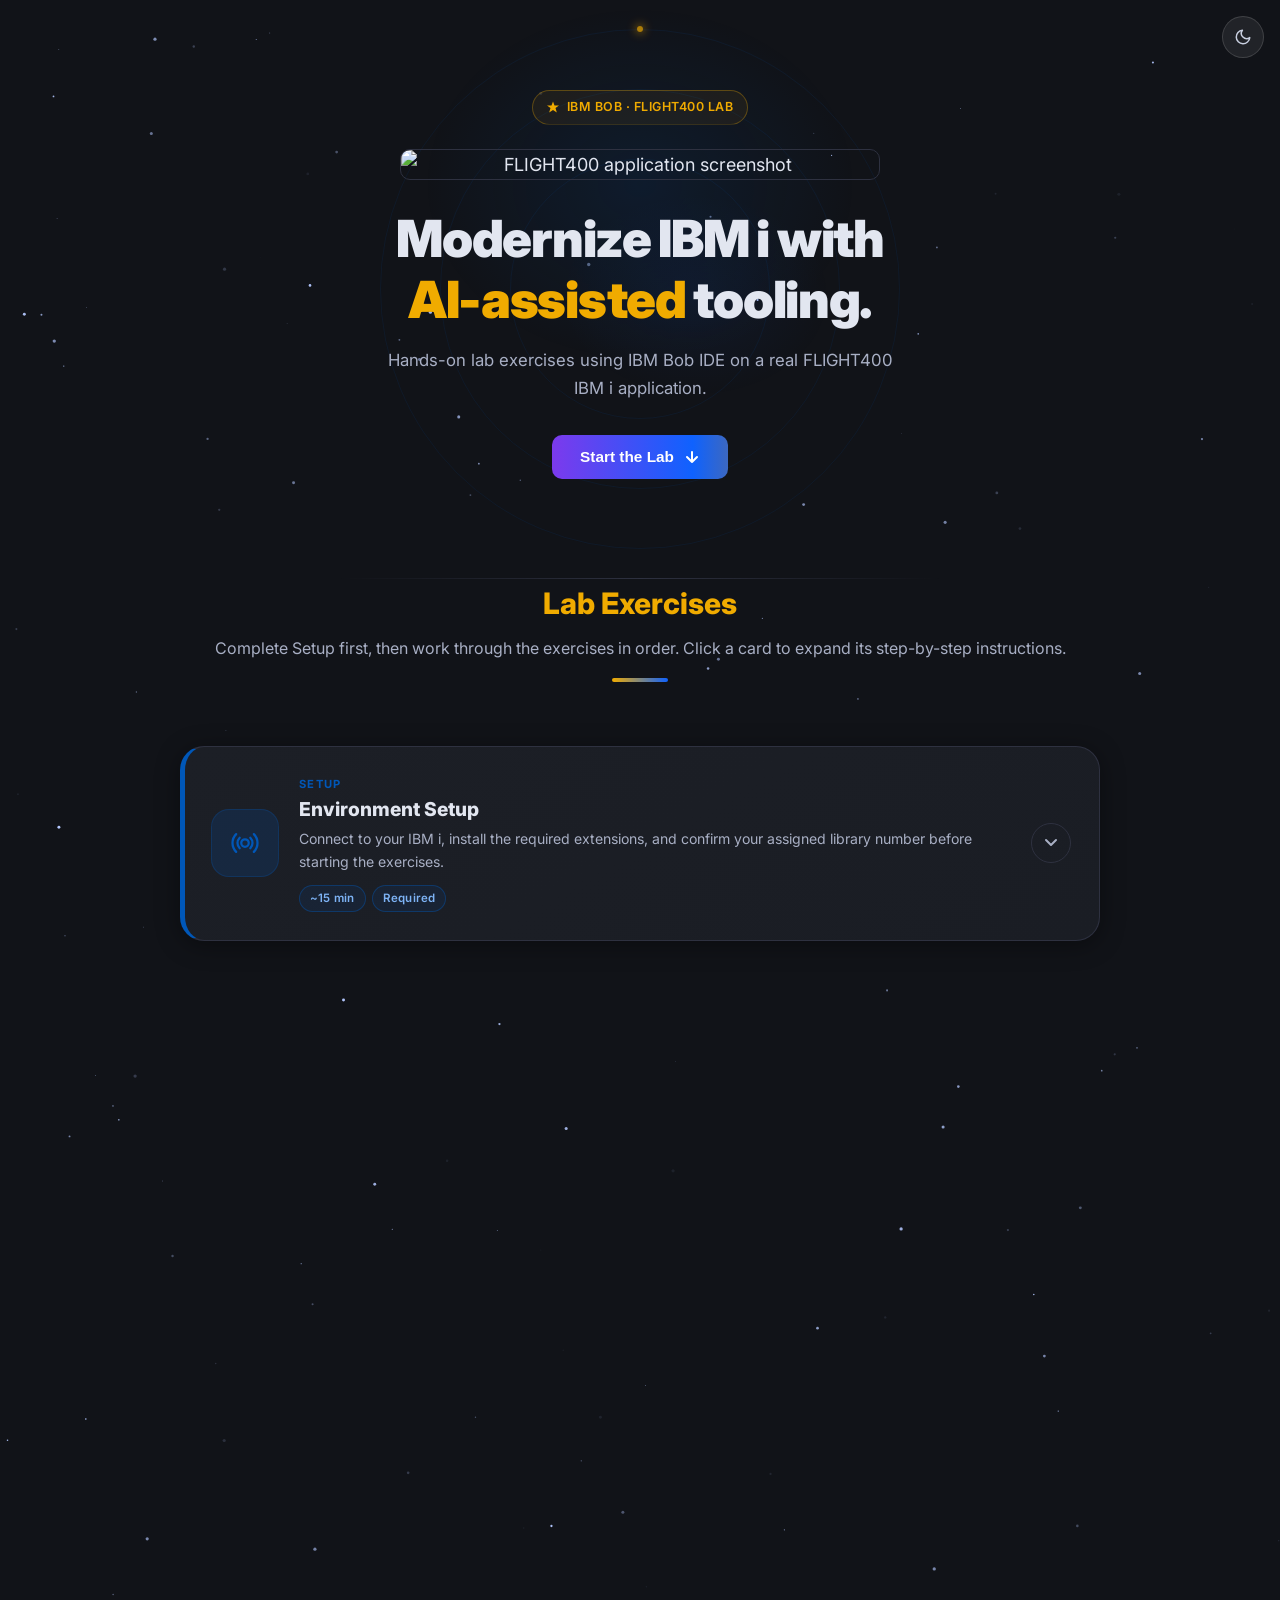
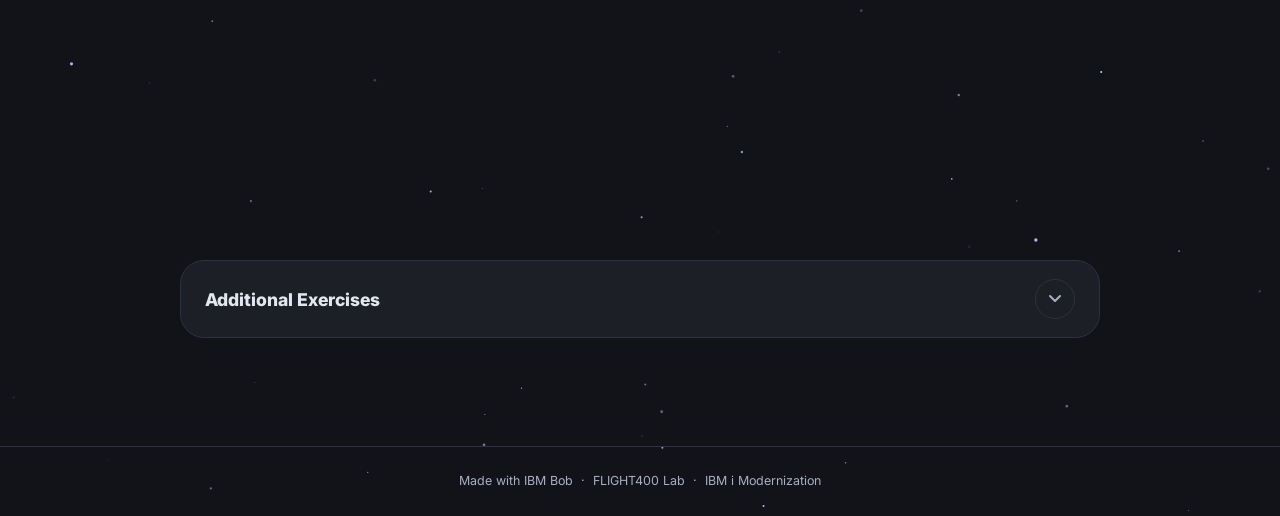
==== docs/index.html @ f153d404 "Lab guide: Part 0 and Exercise 1 updates with new screenshots" ====
<!DOCTYPE html>
<html lang="en" data-theme="dark">
<head>
<meta charset="UTF-8" />
<meta name="viewport" content="width=device-width, initial-scale=1.0" />
<title>FLIGHT400 — IBM i Modernization Lab</title>
<link rel="icon" type="image/png" href="img/bob-image.png" />
<link rel="preconnect" href="https://fonts.googleapis.com" />
<link rel="preconnect" href="https://fonts.gstatic.com" crossorigin />
<link href="https://fonts.googleapis.com/css2?family=Inter:wght@400;500;600;700;800;900&family=JetBrains+Mono:wght@400;500&display=swap" rel="stylesheet" />
<link rel="stylesheet" href="css/styles.css?v=5" />
</head>
<body>

<!-- ═══ THEME TOGGLE — outside any overflow container ══════ -->
<button class="theme-toggle" id="theme-toggle-btn" aria-label="Toggle light/dark mode">
  <!-- Moon icon (shown in dark mode) -->
  <svg class="icon-moon" viewBox="0 0 24 24" fill="none" stroke="currentColor" stroke-width="2" stroke-linecap="round" stroke-linejoin="round" aria-hidden="true">
    <path d="M21 12.79A9 9 0 1 1 11.21 3 7 7 0 0 0 21 12.79z"/>
  </svg>
  <!-- Sun icon (shown in light mode) -->
  <svg class="icon-sun" viewBox="0 0 24 24" fill="none" stroke="currentColor" stroke-width="2" stroke-linecap="round" stroke-linejoin="round" aria-hidden="true">
    <circle cx="12" cy="12" r="5"/>
    <line x1="12" y1="1"  x2="12" y2="3"/>
    <line x1="12" y1="21" x2="12" y2="23"/>
    <line x1="4.22" y1="4.22"  x2="5.64" y2="5.64"/>
    <line x1="18.36" y1="18.36" x2="19.78" y2="19.78"/>
    <line x1="1"  y1="12" x2="3"  y2="12"/>
    <line x1="21" y1="12" x2="23" y2="12"/>
    <line x1="4.22" y1="19.78" x2="5.64" y2="18.36"/>
    <line x1="18.36" y1="5.64"  x2="19.78" y2="4.22"/>
  </svg>
</button>

<div class="page-clip">
<canvas id="stars-canvas"></canvas>

<!-- ═══ HERO ═════════════════════════════════════════════ -->
<section class="hero">
  <div class="hero-orbit"></div>
  <div class="hero-orbit"></div>
  <div class="hero-orbit"></div>
  <div class="orbit-satellite" aria-hidden="true"></div>
  <div class="hero-badge">
    <svg width="12" height="12" viewBox="0 0 12 12" fill="none" aria-hidden="true">
      <polygon points="6,0.5 7.5,4.5 12,4.5 8.5,7 9.8,11.5 6,9 2.2,11.5 3.5,7 0,4.5 4.5,4.5" fill="#F0AB00"/>
    </svg>
    IBM Bob · FLIGHT400 Lab
  </div>
  <img src="img/flight400.png" alt="FLIGHT400 application screenshot" class="hero-app-screenshot" />
  <h1>
    <span class="word-mask"><span class="word-inner" style="--d:200ms">Modernize</span></span>&#32;<span class="word-mask"><span class="word-inner" style="--d:280ms">IBM i</span></span>&#32;<span class="word-mask"><span class="word-inner" style="--d:360ms">with</span></span><br/><span class="word-mask"><span class="word-inner word-gold" style="--d:440ms">AI-assisted</span></span>&#32;<span class="word-mask"><span class="word-inner" style="--d:520ms">tooling.</span></span>
  </h1>
  <p>Hands-on lab exercises using IBM Bob IDE on a real FLIGHT400 IBM i application.</p>
  <button class="hero-cta" id="hero-cta-btn">
    Start the Lab
    <svg width="16" height="16" viewBox="0 0 16 16" fill="none" aria-hidden="true">
      <path d="M8 3v10M3 8l5 5 5-5" stroke="currentColor" stroke-width="2" stroke-linecap="round" stroke-linejoin="round"/>
    </svg>
  </button>
</section>

<!-- ═══ NEW-TO-BOB MODAL ══════════════════════════════════ -->
<div class="ntb-overlay" id="ntb-overlay" role="dialog" aria-modal="true" aria-labelledby="ntb-title">
  <div class="ntb-modal">
    <button class="ntb-close" id="ntb-close" aria-label="Close">
      <svg viewBox="0 0 24 24" fill="none" stroke="currentColor" stroke-width="2.5" stroke-linecap="round" aria-hidden="true"><path d="M18 6 6 18M6 6l12 12"/></svg>
    </button>
    <div class="ntb-tabs" role="tablist">
      <button class="ntb-tab ntb-tab-active" id="ntb-tab-1" role="tab" aria-selected="true" aria-controls="ntb-panel-1" data-ntb-tab="1">
        <span class="ntb-tab-num">1</span>
        Install Bob
      </button>
      <button class="ntb-tab" id="ntb-tab-2" role="tab" aria-selected="false" aria-controls="ntb-panel-2" data-ntb-tab="2">
        <span class="ntb-tab-num">2</span>
        Open a Folder
      </button>
    </div>
    <div class="ntb-panels">

      <!-- Panel 1: Install -->
      <div class="ntb-panel ntb-panel-active" id="ntb-panel-1" role="tabpanel" aria-labelledby="ntb-tab-1">
        <h3 id="ntb-title">Get IBM Bob IDE</h3>
        <p class="ntb-subtitle">Check your inbox for the <strong>"You've been invited to join your team"</strong> email and follow the steps below.</p>
        <div class="ntb-action-cards">
          <div class="ntb-action-card ntb-action-card--static">
            <div class="ntb-action-icon icon-trial">
              <svg viewBox="0 0 24 24" fill="none" stroke="var(--ibm-blue)" stroke-width="1.8" stroke-linecap="round" stroke-linejoin="round" aria-hidden="true">
                <path d="M20 21v-2a4 4 0 0 0-4-4H8a4 4 0 0 0-4 4v2"/><circle cx="12" cy="7" r="4"/>
              </svg>
            </div>
            <div class="ntb-action-text">
              <div class="ntb-action-title">Create your IBM ID</div>
              <div class="ntb-action-desc">Open the invitation email and click the link to create your IBM ID and join the team.</div>
            </div>
          </div>
          <a href="https://bob.ibm.com/download" target="_blank" rel="noopener" class="ntb-action-card">
            <div class="ntb-action-icon icon-download">
              <svg viewBox="0 0 24 24" fill="none" stroke="#1a7a4a" stroke-width="1.8" stroke-linecap="round" stroke-linejoin="round" aria-hidden="true">
                <path d="M21 15v4a2 2 0 0 1-2 2H5a2 2 0 0 1-2-2v-4"/><polyline points="7 10 12 15 17 10"/><line x1="12" y1="15" x2="12" y2="3"/>
              </svg>
            </div>
            <div class="ntb-action-text">
              <div class="ntb-action-title">Download IBM Bob IDE</div>
              <div class="ntb-action-desc">Get the desktop app — available for macOS, Windows, and Linux.</div>
            </div>
            <div class="ntb-action-arrow">
              <svg viewBox="0 0 24 24" fill="none" stroke="currentColor" stroke-width="2" stroke-linecap="round" stroke-linejoin="round" aria-hidden="true"><path d="M5 12h14M12 5l7 7-7 7"/></svg>
            </div>
          </a>
        </div>
        <button class="ntb-next-btn" id="ntb-next-btn">
          I have Bob installed — next step
          <svg viewBox="0 0 24 24" fill="none" stroke="currentColor" stroke-width="2.5" stroke-linecap="round" stroke-linejoin="round" aria-hidden="true"><path d="M5 12h14M12 5l7 7-7 7"/></svg>
        </button>
      </div>

      <!-- Panel 2: Open a Folder -->
      <div class="ntb-panel" id="ntb-panel-2" role="tabpanel" aria-labelledby="ntb-tab-2">
        <h3>Open a Folder First</h3>
        <p class="ntb-subtitle">Bob needs an open folder to write code, create files, and remember context. Without one, it's just a chat window.</p>
        <div class="ntb-section">
          <div class="ntb-row">
            <div class="ntb-icon-wrap">
              <svg viewBox="0 0 24 24" fill="none" stroke="var(--ibm-blue)" stroke-width="1.8" stroke-linecap="round" stroke-linejoin="round" aria-hidden="true">
                <path d="M22 19a2 2 0 0 1-2 2H4a2 2 0 0 1-2-2V5a2 2 0 0 1 2-2h5l2 3h9a2 2 0 0 1 2 2z"/>
              </svg>
            </div>
            <div class="ntb-row-text">
              <div class="ntb-row-title">Open Folder in the Explorer panel</div>
              <div class="ntb-row-desc">In the <strong>Explorer</strong> panel (left sidebar), click <strong>Open Folder</strong>. Navigate to your folder and click <em>Select Folder</em>. Bob is ready the moment the folder loads.</div>
            </div>
          </div>
        </div>
        <div class="ntb-divider"></div>
        <div class="ntb-section">
          <div class="ntb-section-label">
            <svg width="11" height="11" viewBox="0 0 24 24" fill="none" stroke="currentColor" stroke-width="2.5" stroke-linecap="round" aria-hidden="true" style="display:inline-block;vertical-align:-1px;margin-right:5px"><path d="M12 22s8-4 8-10V5l-8-3-8 3v7c0 6 8 10 8 10z"/></svg>
            Use a dedicated, empty folder
          </div>
          <div class="ntb-row-desc" style="font-size:0.82rem;line-height:1.65;color:var(--muted)">
            Create a <strong style="color:var(--text)">fresh, empty folder</strong> just for your Bob work — something like <code style="font-size:0.78rem;color:#7db3f5">~/bob-workspace</code>. Bob can read every file in the open folder, so keeping it dedicated means it only sees what you intentionally put there. <strong style="color:var(--text)">Don't open your home directory, Documents, or any folder with sensitive files.</strong>
          </div>
        </div>
        <div class="ntb-screenshot-box">
          <img src="img/image.png" alt="Explorer panel showing the Open Folder button"/>
          <div class="ntb-ss-caption">VS Code Explorer — click "Open Folder" to get started</div>
        </div>
      </div>

    </div><!-- end ntb-panels -->
  </div>
</div>

<!-- ═══ TRACKS ════════════════════════════════════════════ -->
<section class="scroll-section" id="tracks-section">
  <div class="section-intro">
    <h2>Lab Exercises</h2>
    <p>Complete Setup first, then work through the exercises in order. Click a card to expand its step-by-step instructions.</p>
    <div class="divider"></div>
  </div>
  <div class="tracks-stream" id="tracks-stream">
    <!-- Track partials are loaded here by app.js -->
  </div>
</section>

<footer>Made with IBM Bob &nbsp;&middot;&nbsp; FLIGHT400 Lab &nbsp;&middot;&nbsp; IBM i Modernization</footer>

</div><!-- /.page-clip -->

<!-- ═══ STUDENT BADGE ═════════════════════════════════════ -->
<div class="student-badge hidden" id="gf-student-badge" aria-live="polite">
  <div class="student-badge-name" id="student-badge-name"></div>
  <button class="student-badge-clear" id="student-badge-clear" title="Clear selection" aria-label="Clear student selection">✕</button>
</div>

<script src="js/app.js?v=3"></script>
</body>
</html>
---- docs/css/styles.css ----
*, *::before, *::after { box-sizing: border-box; margin: 0; padding: 0; }

:root {
  --primary:   #0F62FE;
  --accent:    #F0AB00;
  --ibm-blue:  #0F62FE;
  --bg:        #111318;
  --surface:   #1c1f26;
  --border:    #2e3140;
  --text:      #e2e6f0;
  --muted:     #a8afc4;
  --radius:    16px;

  /* ── Per-track colors (Setup + 7 exercises) ── */
  --c0: #0057B8;  /* Setup  — IBM Blue      */
  --c1: #0e7490;  /* Ex 1   — Teal          */
  --c2: #1a7a4a;  /* Ex 2   — Green         */
  --c3: #c2790a;  /* Ex 3   — Amber         */
  --c4: #c2120a;  /* Ex 4   — Red           */
  --c5: #7c3aed;  /* Ex 5   — Indigo        */
  --c6: #be185d;  /* Ex 6   — Pink          */
  --c7: #c2550a;  /* Ex 7   — Orange        */

  /* ── Per-track glow ── */
  --glow-0: rgba(0,87,184,0.18);       --glow-0-shadow: rgba(0,87,184,0.12);
  --glow-1: rgba(14,116,144,0.18);     --glow-1-shadow: rgba(14,116,144,0.12);
  --glow-2: rgba(26,122,74,0.18);      --glow-2-shadow: rgba(26,122,74,0.12);
  --glow-3: rgba(194,121,10,0.18);     --glow-3-shadow: rgba(194,121,10,0.12);
  --glow-4: rgba(194,18,10,0.18);      --glow-4-shadow: rgba(194,18,10,0.12);
  --glow-5: rgba(124,58,237,0.18);     --glow-5-shadow: rgba(124,58,237,0.12);
  --glow-6: rgba(190,24,93,0.18);      --glow-6-shadow: rgba(190,24,93,0.12);
  --glow-7: rgba(194,85,10,0.18);      --glow-7-shadow: rgba(194,85,10,0.12);

  /* ── Surface & glass ── */
  --surface-glass: rgba(28,31,38,0.72);
  --border-subtle: rgba(255,255,255,0.06);

  /* ── Theme toggle ── */
  --toggle-bg:     rgba(255,255,255,0.07);
  --toggle-border: rgba(255,255,255,0.14);
  --toggle-color:  #c8cfe0;

  /* ── Typography ── */
  --font-sans: 'Inter', -apple-system, 'Segoe UI', system-ui, sans-serif;
  --font-mono: 'JetBrains Mono', 'Fira Code', 'Cascadia Code', monospace;

  /* ── Motion ── */
  --ease-premium:   cubic-bezier(0.05, 0.7, 0.1, 1);
  --ease-spring:    cubic-bezier(0.34, 1.56, 0.64, 1);
  --ease-gentle:    cubic-bezier(0.4, 0, 0.2, 1);
  --ease-out:       cubic-bezier(0.0, 0, 0.2, 1);
  --ease-in:        cubic-bezier(0.4, 0, 1, 1);
}

/* ── LIGHT THEME ── */
[data-theme="light"] {
  --bg:        #f4f6fb;
  --surface:   #ffffff;
  --border:    #d4d9e8;
  --text:      #111318;
  --muted:     #6b7494;

  --glow-0-shadow: rgba(0,87,184,0.08);
  --glow-1-shadow: rgba(14,116,144,0.08);
  --glow-2-shadow: rgba(26,122,74,0.08);
  --glow-3-shadow: rgba(194,121,10,0.08);
  --glow-4-shadow: rgba(194,18,10,0.08);
  --glow-5-shadow: rgba(124,58,237,0.08);
  --glow-6-shadow: rgba(190,24,93,0.08);
  --glow-7-shadow: rgba(194,85,10,0.08);

  --surface-glass: rgba(255,255,255,0.80);
  --border-subtle: rgba(0,0,0,0.06);
  --toggle-bg:     rgba(0,0,0,0.06);
  --toggle-border: rgba(0,0,0,0.14);
  --toggle-color:  #444c6a;
}

[data-theme="light"] body { background: var(--bg); }

[data-theme="light"] #stars-canvas { opacity: 0 !important; animation: none; }

[data-theme="light"] .hero::before {
  background:
    radial-gradient(ellipse 55% 45% at 50% 40%, rgba(0,87,184,0.07), transparent 70%),
    radial-gradient(ellipse 40% 30% at 60% 60%, rgba(15,98,254,0.04), transparent 60%);
}

[data-theme="light"] .bubble-card {
  background: linear-gradient(150deg, #ffffff 0%, #f0f3fa 100%);
  box-shadow: 0 2px 16px rgba(0,0,0,0.08);
}

[data-theme="light"] .use-case { background: #f8f9fd; }
[data-theme="light"] .use-case-header:hover { background: #eef1f8; }
[data-theme="light"] .mode-step { background: #f4f6fb; }
[data-theme="light"] .step-prompt { background: #e8edf8; }
[data-theme="light"] .step-prompt pre { color: #2a3a6a; }
[data-theme="light"] .code-block { background: #e8edf8; border-color: rgba(0,87,184,0.15); }
[data-theme="light"] .code-block pre { color: #2a3a6a; }
[data-theme="light"] .copy-btn { background: rgba(0,0,0,0.07); border-color: rgba(0,0,0,0.14); color: #111318; }
[data-theme="light"] .copy-btn:hover { background: rgba(0,0,0,0.13); }
[data-theme="light"] .ntb-modal { background: #ffffff; border-color: rgba(0,0,0,0.10); }
[data-theme="light"] .ntb-action-card { background: #f4f6fb; }
[data-theme="light"] .ntb-screenshot-box { background: #f4f6fb; }
[data-theme="light"] .ntb-screenshot-box .ntb-ss-caption { background: #eef1f8; color: var(--muted); }
[data-theme="light"] .global-footer { background: rgba(244,246,251,0.92); }
[data-theme="light"] .student-badge { background: rgba(255,255,255,0.92); box-shadow: 0 4px 24px rgba(0,0,0,0.12), 0 0 0 1px rgba(15,98,254,0.15); }

html { scroll-behavior: smooth; }

body {
  font-family: var(--font-sans);
  background: var(--bg);
  color: var(--text);
  min-height: 100dvh;
  font-size: 18px;
  line-height: 1.65;
  -webkit-font-smoothing: antialiased;
  -moz-osx-font-smoothing: grayscale;
}

/* Clip horizontal overflow on html — this does NOT create a containing block
   for position:fixed (unlike body or any other element), so Firefox & Safari fixed
   elements work correctly. */
html { overflow-x: hidden; }

pre, code, kbd, samp {
  font-family: var(--font-mono);
  font-size: 0.82em;
}

/* ── STARFIELD ── */
#stars-canvas {
  position: fixed; inset: 0;
  pointer-events: none; z-index: 0;
  animation: starfield-fade 8s var(--ease-gentle) infinite alternate;
}
@keyframes starfield-fade {
  from { opacity: 0.35; }
  to   { opacity: 0.55; }
}

/* ── HERO ── */
.hero {
  position: relative; z-index: 1;
  text-align: center;
  padding: 90px 24px 100px;
  max-width: 720px;
  margin: 0 auto;
}
.hero::after {
  content: '';
  position: absolute;
  bottom: 0; left: 50%;
  transform: translateX(-50%);
  width: min(600px, 90%); height: 1px;
  background: linear-gradient(90deg, transparent, var(--border), transparent);
}
.hero::before {
  content: '';
  position: absolute;
  top: -40px; left: 50%; transform: translateX(-50%);
  width: 560px; height: 560px;
  background:
    radial-gradient(ellipse 55% 45% at 50% 40%, rgba(0,87,184,0.13), transparent 70%),
    radial-gradient(ellipse 40% 30% at 60% 60%, rgba(15,98,254,0.07), transparent 60%);
  pointer-events: none;
}

/* Orbit rings */
.hero-orbit {
  position: absolute; border-radius: 50%;
  border: 1px solid rgba(0,87,184,0.10);
  pointer-events: none;
  animation: orb-spin 18s linear infinite;
  top: 50%; left: 50%; transform: translate(-50%,-50%);
}
.hero-orbit:nth-child(1) { width: 260px; height: 260px; animation-duration: 18s; }
.hero-orbit:nth-child(2) { width: 400px; height: 400px; animation-duration: 28s; animation-direction: reverse; }
.hero-orbit:nth-child(3) { width: 520px; height: 520px; animation-duration: 40s; }
@keyframes orb-spin { to { transform: translate(-50%,-50%) rotate(360deg); } }

.orbit-satellite {
  position: absolute;
  top: 50%; left: 50%;
  width: 520px; height: 520px;
  margin-left: -260px; margin-top: -260px;
  border-radius: 50%; pointer-events: none;
  animation: orb-spin 40s linear infinite;
}
.orbit-satellite::after {
  content: '';
  position: absolute;
  top: -3px; left: 50%; transform: translateX(-50%);
  width: 6px; height: 6px; border-radius: 50%;
  background: rgba(240,171,0,0.7);
  box-shadow: 0 0 8px 2px rgba(240,171,0,0.4);
}

/* Hero badge pill */
.hero-badge {
  display: inline-flex; align-items: center; gap: 8px;
  border: 1px solid rgba(240,171,0,0.3);
  background: rgba(240,171,0,0.06);
  border-radius: 20px; padding: 6px 14px;
  font-size: 0.78rem; font-weight: 600; color: var(--accent);
  letter-spacing: 0.04em; text-transform: uppercase;
  margin-bottom: 24px;
  clip-path: inset(0 100% 0 0);
  animation: badge-wipe 0.65s var(--ease-premium) 0.1s forwards;
}
@keyframes badge-wipe { to { clip-path: inset(0 0% 0 0); } }

.hero-app-screenshot {
  display: block;
  max-width: min(480px, 90%);
  width: 100%;
  margin: 0 auto 28px;
  border-radius: 10px;
  border: 1px solid var(--border);
  opacity: 0;
  animation: screenshot-fade 0.7s var(--ease-gentle) 0.15s forwards;
}
@keyframes screenshot-fade {
  to { opacity: 1; }
}

.hero h1 {
  font-size: clamp(2rem, 5vw, 3.2rem);
  font-weight: 900; line-height: 1.18;
  letter-spacing: -0.025em; margin-bottom: 18px;
}
.hero h1 .word-mask {
  display: inline-block; overflow: hidden;
  vertical-align: bottom;
  padding-bottom: 0.05em; margin-bottom: -0.05em;
}
.hero h1 .word-inner {
  display: inline-block;
  transform: translateY(110%); opacity: 0;
  animation: word-rise 0.55s var(--ease-premium) both;
  animation-delay: var(--d, 0ms);
}
@keyframes word-rise { to { transform: translateY(0); opacity: 1; } }
.hero h1 .word-gold { color: var(--accent); }

.hero p {
  font-size: 1.05rem; color: var(--muted);
  max-width: 520px; margin: 0 auto 32px;
  opacity: 0;
  animation: hero-fade-up 0.6s var(--ease-premium) 0.55s forwards;
}

.hero-cta {
  display: inline-flex; align-items: center; gap: 10px;
  background: linear-gradient(270deg, #7c3aed, #0057B8, #1a7a4a, #c2790a, #0F62FE, #7c3aed);
  background-size: 400% 400%;
  color: #fff; border: none; border-radius: 10px;
  padding: 13px 28px;
  font-size: 0.96rem; font-weight: 700; cursor: pointer;
  opacity: 0;
  animation:
    hero-fade-up 0.6s var(--ease-premium) 0.9s forwards,
    wave-shift   6s linear 1.5s infinite;
  transition: box-shadow 200ms var(--ease-out), transform 120ms var(--ease-out), filter 200ms var(--ease-out);
  position: relative; z-index: 2;
}
.hero-cta:hover { filter: brightness(1.15); box-shadow: 0 0 0 4px rgba(15,98,254,0.28), 0 8px 32px rgba(0,87,184,0.30); }
.hero-cta:active { transform: scale(0.97); }

.hero-pill-row {
  display: flex; align-items: center; justify-content: center;
  gap: 16px; flex-wrap: wrap;
  margin-top: 20px; margin-bottom: 24px;
  opacity: 0;
  animation: hero-fade-up 0.6s var(--ease-premium) 0.65s forwards;
}

@keyframes wave-shift {
  0%   { background-position: 0%   50%; }
  50%  { background-position: 100% 50%; }
  100% { background-position: 0%   50%; }
}
@keyframes hero-fade-up {
  from { opacity: 0; transform: translateY(10px); }
  to   { opacity: 1; transform: translateY(0); }
}

/* Hero pill buttons */
.new-to-bob-btn {
  display: inline-flex; align-items: center; gap: 8px;
  background: transparent;
  border: 1.5px solid rgba(240,171,0,0.45);
  color: var(--accent);
  font-size: 0.88rem; font-weight: 600;
  padding: 12px 28px; border-radius: 100px;
  cursor: pointer; min-height: 44px;
  opacity: 0;
  animation: hero-fade-up 560ms var(--ease-premium) 800ms forwards;
  transition: background 180ms var(--ease-out), border-color 180ms var(--ease-out);
  position: relative; z-index: 2;
}
.new-to-bob-btn:hover { background: rgba(240,171,0,0.10); border-color: var(--accent); }

.marketplace-btn {
  display: inline-flex; align-items: center; gap: 8px;
  background: transparent;
  border: 1.5px solid rgba(124,58,237,0.45);
  color: #c084fc;
  font-size: 0.88rem; font-weight: 600;
  padding: 12px 28px; border-radius: 100px;
  cursor: pointer; min-height: 44px; text-decoration: none;
  opacity: 0;
  animation: hero-fade-up 560ms var(--ease-premium) 800ms forwards;
  transition: background 180ms var(--ease-out), border-color 180ms var(--ease-out);
  position: relative; z-index: 2;
}
.marketplace-btn:hover { background: rgba(124,58,237,0.12); border-color: #c084fc; }

/* ── SCROLL SECTION ── */
.scroll-section {
  position: relative; z-index: 1;
  max-width: 960px; margin: 0 auto;
  padding: 0 20px 108px;
}

.section-intro {
  text-align: center; margin-bottom: 64px;
  opacity: 0; transform: translateY(24px);
  animation: section-reveal 600ms var(--ease-premium) 400ms forwards;
}
@keyframes section-reveal { to { opacity: 1; transform: translateY(0); } }
.section-intro h2 { font-size: 1.85rem; font-weight: 800; color: var(--accent); }
.section-intro p  { color: var(--muted); margin-top: 8px; font-size: 1rem; }
.divider {
  width: 56px; height: 4px;
  background: linear-gradient(90deg, var(--accent), var(--ibm-blue));
  border-radius: 4px; margin: 16px auto 0;
}

/* ── BUBBLE TRACK CARDS ── */
.tracks-stream { display: flex; flex-direction: column; gap: 28px; }

.bubble-card {
  background: linear-gradient(150deg, var(--surface) 0%, #1a1d24 100%);
  border-radius: 24px;
  border: 1.5px solid var(--border);
  border-left: 5px solid var(--border);
  padding: 0; overflow: hidden; cursor: pointer;
  box-shadow: 0 4px 24px rgba(0,0,0,0.38);
  opacity: 0; transform: translateY(20px) scale(0.98);
  transition:
    opacity      420ms var(--ease-spring),
    transform    420ms var(--ease-spring),
    box-shadow   220ms var(--ease-out),
    border-color 500ms var(--ease-premium);
  position: relative;
}

/* ── ADDITIONAL EXERCISES GROUP (collapsed by default) ── */
.extra-toggle {
  display: flex; align-items: center; justify-content: space-between; gap: 16px;
  width: 100%; padding: 18px 24px; cursor: pointer;
  background: var(--surface); color: var(--text);
  border: 1.5px solid var(--border); border-radius: 24px;
  font: inherit; font-size: 1.1rem; font-weight: 800; text-align: left;
  transition: border-color 250ms var(--ease-out), box-shadow 220ms var(--ease-out);
}
.extra-toggle:hover { border-color: var(--accent); }
.extra-group.extra-open .card-chevron { transform: rotate(180deg); border-color: var(--accent); color: var(--accent); }
.extra-group.extra-open .card-chevron::before { transform: scale(1); }
.extra-body { display: grid; grid-template-rows: 0fr; transition: grid-template-rows 450ms var(--ease-gentle); }
.extra-group.extra-open .extra-body { grid-template-rows: 1fr; }
.extra-body-inner { overflow: hidden; min-height: 0; display: flex; flex-direction: column; gap: 28px; }
.extra-group.extra-open .extra-body-inner { padding-top: 28px; }
[data-theme="light"] .extra-toggle { background: #ffffff; }

.bubble-card.bubble-in { opacity: 1; transform: translateY(0) scale(1); }

.bubble-card.track-0.bubble-in { border-left-color: var(--c0); }
.bubble-card.track-1.bubble-in { border-left-color: var(--c1); }
.bubble-card.track-2.bubble-in { border-left-color: var(--c2); }
.bubble-card.track-3.bubble-in { border-left-color: var(--c3); }
.bubble-card.track-4.bubble-in { border-left-color: var(--c4); }
.bubble-card.track-5.bubble-in { border-left-color: var(--c5); }
.bubble-card.track-6.bubble-in { border-left-color: var(--c6); }
.bubble-card.track-7.bubble-in { border-left-color: var(--c7); }

.bubble-card:not(.open):hover {
  transform: translateY(-4px) scale(1);
  transition: box-shadow 220ms var(--ease-out), transform 220ms var(--ease-out);
}
.bubble-card.track-0:not(.open):hover { box-shadow: 0 0 0 1px var(--glow-0), 0 12px 40px var(--glow-0-shadow), 0 4px 24px rgba(0,0,0,0.45); }
.bubble-card.track-1:not(.open):hover { box-shadow: 0 0 0 1px var(--glow-1), 0 12px 40px var(--glow-1-shadow), 0 4px 24px rgba(0,0,0,0.45); }
.bubble-card.track-2:not(.open):hover { box-shadow: 0 0 0 1px var(--glow-2), 0 12px 40px var(--glow-2-shadow), 0 4px 24px rgba(0,0,0,0.45); }
.bubble-card.track-3:not(.open):hover { box-shadow: 0 0 0 1px var(--glow-3), 0 12px 40px var(--glow-3-shadow), 0 4px 24px rgba(0,0,0,0.45); }
.bubble-card.track-4:not(.open):hover { box-shadow: 0 0 0 1px var(--glow-4), 0 12px 40px var(--glow-4-shadow), 0 4px 24px rgba(0,0,0,0.45); }
.bubble-card.track-5:not(.open):hover { box-shadow: 0 0 0 1px var(--glow-5), 0 12px 40px var(--glow-5-shadow), 0 4px 24px rgba(0,0,0,0.45); }
.bubble-card.track-6:not(.open):hover { box-shadow: 0 0 0 1px var(--glow-6), 0 12px 40px var(--glow-6-shadow), 0 4px 24px rgba(0,0,0,0.45); }
.bubble-card.track-7:not(.open):hover { box-shadow: 0 0 0 1px var(--glow-7), 0 12px 40px var(--glow-7-shadow), 0 4px 24px rgba(0,0,0,0.45); }

.bubble-card.open { cursor: default; transform: none; box-shadow: 0 4px 24px rgba(0,0,0,0.38); }

.card-summary {
  display: flex; align-items: center; gap: 20px;
  padding: 28px 28px 28px 26px; min-height: 44px;
}

.card-icon {
  width: 68px; height: 68px; border-radius: 18px;
  display: flex; align-items: center; justify-content: center; flex-shrink: 0;
  transition: transform 350ms var(--ease-spring), box-shadow 300ms var(--ease-out);
}
.bubble-card.open .card-icon { transform: scale(1.1); }
.track-0 .card-icon { background: rgba(0,87,184,0.18);    box-shadow: inset 0 0 0 1px rgba(0,87,184,0.25);    }
.track-1 .card-icon { background: rgba(14,116,144,0.18);  box-shadow: inset 0 0 0 1px rgba(14,116,144,0.25);  }
.track-2 .card-icon { background: rgba(26,122,74,0.16);   box-shadow: inset 0 0 0 1px rgba(26,122,74,0.22);   }
.track-3 .card-icon { background: rgba(194,121,10,0.18);  box-shadow: inset 0 0 0 1px rgba(194,121,10,0.25);  }
.track-4 .card-icon { background: rgba(194,18,10,0.18);   box-shadow: inset 0 0 0 1px rgba(194,18,10,0.25);   }
.track-5 .card-icon { background: rgba(124,58,237,0.18);  box-shadow: inset 0 0 0 1px rgba(124,58,237,0.25);  }
.track-6 .card-icon { background: rgba(190,24,93,0.18);   box-shadow: inset 0 0 0 1px rgba(190,24,93,0.25);   }
.track-7 .card-icon { background: rgba(180,83,9,0.18);    box-shadow: inset 0 0 0 1px rgba(180,83,9,0.25);    }
.card-icon svg { width: 30px; height: 30px; display: block; }

.card-text { flex: 1; min-width: 0; }
.card-label {
  font-size: 0.7rem; font-weight: 700;
  letter-spacing: 0.12em; text-transform: uppercase;
  color: var(--muted); margin-bottom: 4px;
}
.track-0 .card-label { color: var(--c0); }
.track-1 .card-label { color: var(--c1); }
.track-2 .card-label { color: var(--c2); }
.track-3 .card-label { color: var(--c3); }
.track-4 .card-label { color: var(--c4); }
.track-5 .card-label { color: var(--c5); }
.track-6 .card-label { color: var(--c6); }
.track-7 .card-label { color: var(--c7); }

.card-title { font-size: 1.2rem; font-weight: 800; color: var(--text); margin-bottom: 6px; line-height: 1.3; }
.card-desc  { font-size: 0.88rem; color: var(--muted); line-height: 1.6; }

.card-meta { margin-top: 12px; display: flex; gap: 6px; flex-wrap: wrap; }
.card-tag {
  display: inline-flex; align-items: center;
  font-size: 0.72rem; font-weight: 600;
  padding: 3px 10px; border-radius: 100px;
  border: 1px solid var(--border);
  color: var(--muted); background: rgba(255,255,255,0.04);
  letter-spacing: 0.02em; line-height: 1.6;
}
.track-0 .card-tag { border-color: rgba(0,87,184,0.40);    color: #7db3f5; background: rgba(0,87,184,0.10);    }
.track-1 .card-tag { border-color: rgba(14,116,144,0.40);  color: #67d2ef; background: rgba(14,116,144,0.10);  }
.track-2 .card-tag { border-color: rgba(26,122,74,0.40);   color: #5ec98a; background: rgba(26,122,74,0.10);   }
.track-3 .card-tag { border-color: rgba(194,121,10,0.40);  color: #f5b84a; background: rgba(194,121,10,0.10);  }
.track-4 .card-tag { border-color: rgba(194,18,10,0.40);   color: #f87171; background: rgba(194,18,10,0.10);   }
.track-5 .card-tag { border-color: rgba(124,58,237,0.40);  color: #b49dfa; background: rgba(124,58,237,0.10);  }
.track-6 .card-tag { border-color: rgba(190,24,93,0.40);   color: #f472b6; background: rgba(190,24,93,0.10);   }
.track-7 .card-tag { border-color: rgba(180,83,9,0.40);    color: #fbbf24; background: rgba(180,83,9,0.10);    }

.card-chevron {
  width: 40px; height: 40px; flex-shrink: 0;
  border-radius: 50%; border: 1.5px solid var(--border);
  display: flex; align-items: center; justify-content: center;
  color: var(--muted); position: relative; overflow: hidden;
  transition: transform 300ms var(--ease-gentle), border-color 250ms var(--ease-out), color 250ms var(--ease-out);
}
.card-chevron::before {
  content: ''; position: absolute; inset: 0; border-radius: 50%;
  background: rgba(240,171,0,0.15); transform: scale(0);
  transition: transform 300ms var(--ease-spring);
}
.card-chevron svg { width: 16px; height: 16px; display: block; position: relative; z-index: 1; }
.bubble-card.open .card-chevron { transform: rotate(180deg); border-color: var(--accent); color: var(--accent); }
.bubble-card.open .card-chevron::before { transform: scale(1); }

.card-detail { max-height: 0; overflow: hidden; transition: max-height 450ms var(--ease-gentle); }
.bubble-card.open .card-detail { max-height: 9999px; }

.card-detail-inner {
  border-top: 1px solid var(--border);
  padding: 28px 28px 28px 24px;
}
.detail-intro { font-size: 0.98rem; color: var(--muted); line-height: 1.7; margin-bottom: 24px; }

/* ── USE CASES ── */
.use-cases { display: flex; flex-direction: column; gap: 14px; }
.use-case {
  background: #14171f; border: 1px solid var(--border);
  border-radius: 14px; overflow: hidden;
  transition: border-color 250ms var(--ease-out);
}
.use-case.uc-open { border-color: var(--accent); }
.use-case-header {
  display: flex; align-items: center; gap: 12px;
  padding: 14px 16px; cursor: pointer; user-select: none;
  min-height: 48px;
  transition: background 200ms var(--ease-out);
}
.use-case-header:hover { background: #1e2130; }
.uc-title { font-size: 0.97rem; font-weight: 700; color: var(--text); flex: 1; line-height: 1.4; }
.uc-arrow { color: var(--muted); flex-shrink: 0; transition: transform 250ms var(--ease-gentle); }
.uc-arrow svg { width: 14px; height: 14px; display: block; }
.use-case.uc-open .uc-arrow { transform: rotate(180deg); }
.uc-body { display: grid; grid-template-rows: 0fr; transition: grid-template-rows 350ms var(--ease-premium); }
.use-case.uc-open .uc-body { grid-template-rows: 1fr; }
.uc-body-inner { overflow: hidden; min-height: 0; }
.uc-body-inner > * { padding: 0 16px 16px; }
.uc-desc { font-size: 0.92rem; color: var(--muted); line-height: 1.65; margin-bottom: 14px; }

/* ── MODE STEPS ── */
.mode-steps { margin-top: 14px; display: flex; flex-direction: column; gap: 10px; }
.mode-step {
  display: flex; gap: 14px; align-items: flex-start;
  background: #13161e; border: 1px solid var(--border);
  border-radius: 12px; padding: 14px 16px;
}
.step-num {
  width: 26px; height: 26px; border-radius: 50%;
  display: flex; align-items: center; justify-content: center;
  font-size: 0.72rem; font-weight: 800; flex-shrink: 0;
  color: white; margin-top: 1px;
}
.track-0 .step-num { background: var(--c0); }
.track-1 .step-num { background: var(--c1); }
.track-2 .step-num { background: var(--c2); }
.track-3 .step-num { background: var(--c3); }
.track-4 .step-num { background: var(--c4); }
.track-5 .step-num { background: var(--c5); }
.track-6 .step-num { background: var(--c6); }
.track-7 .step-num { background: var(--c7); }
.step-body { flex: 1; min-width: 0; }
.step-title { font-size: 1.0rem; font-weight: 700; color: var(--text); margin-bottom: 4px; line-height: 1.4; }
.step-desc  { font-size: 0.95rem; color: var(--muted); line-height: 1.65; margin-bottom: 10px; }
.step-desc:last-child { margin-bottom: 0; }

/* Bob mode pill — same class inline in text and at the top of a step */
.mode-pill {
  display: inline-flex; align-items: center;
  font-size: 0.72rem; font-weight: 700; line-height: 1.5;
  padding: 1px 9px; border-radius: 100px;
  border: 1px solid var(--mode-border); color: var(--mode-fg); background: var(--mode-bg);
  letter-spacing: 0.02em; white-space: nowrap; vertical-align: baseline;
}
.step-body > .mode-pill { display: flex; width: fit-content; margin-bottom: 6px; }
.use-case-header > .mode-pill { flex-shrink: 0; }
.card-meta > .mode-pill { padding: 3px 10px; font-weight: 600; line-height: 1.6; }
.mode-pill--developer { --mode-fg: #78a9ff; --mode-bg: rgba(15,98,254,0.14);  --mode-border: rgba(15,98,254,0.45); }
.mode-pill--database  { --mode-fg: #be95ff; --mode-bg: rgba(138,63,252,0.14); --mode-border: rgba(138,63,252,0.45); }
.mode-pill--agent     { --mode-fg: #a8b3c7; --mode-bg: rgba(111,123,145,0.16); --mode-border: rgba(111,123,145,0.50); }
[data-theme="light"] .mode-pill--developer { --mode-fg: #0043ce; --mode-bg: rgba(15,98,254,0.10);  --mode-border: rgba(15,98,254,0.40); }
[data-theme="light"] .mode-pill--database  { --mode-fg: #6929c4; --mode-bg: rgba(138,63,252,0.10); --mode-border: rgba(138,63,252,0.40); }
[data-theme="light"] .mode-pill--agent     { --mode-fg: #3d4757; --mode-bg: rgba(111,123,145,0.12); --mode-border: rgba(111,123,145,0.45); }

/* Step prompt box */
.step-prompt {
  background: #0d1b35; border-radius: 10px;
  padding: 12px 14px; position: relative; margin-top: 4px;
}
.step-prompt pre {
  color: #b8c8e8;
  font-size: 0.78rem;
  white-space: pre-wrap; word-break: break-word; line-height: 1.6;
  padding-right: 60px;
}
.step-prompt .copy-btn { top: 8px; right: 8px; }

/* Copy button */
.copy-btn {
  position: absolute; top: 10px; right: 10px;
  background: rgba(255,255,255,0.08);
  border: 1px solid rgba(255,255,255,0.16);
  color: white; font-size: 0.7rem; font-weight: 600;
  letter-spacing: 0.04em;
  padding: 6px 14px; border-radius: 8px;
  cursor: pointer; min-height: 32px; min-width: 44px;
  transition: background 150ms var(--ease-out), transform 100ms var(--ease-out);
}
.copy-btn:hover { background: rgba(255,255,255,0.18); }
.copy-btn:active { transform: scale(0.94); }
.copy-btn.copied { background: #1a7a4a; border-color: #1a7a4a; animation: copy-bounce 300ms var(--ease-spring) forwards; }
@keyframes copy-bounce {
  0%   { transform: scale(0.94); }
  60%  { transform: scale(1.02); }
  100% { transform: scale(1.0);  }
}

/* Info boxes / blockquotes */
.info-box {
  margin-top: 12px;
  background: rgba(15,98,254,0.06);
  border: 1px solid rgba(15,98,254,0.25);
  border-radius: 10px; padding: 12px 16px;
  font-size: 0.92rem; color: var(--muted); line-height: 1.6;
}
.info-box strong { color: var(--text); }
.warn-box {
  margin-top: 12px;
  background: rgba(194,121,10,0.06);
  border: 1px solid rgba(194,121,10,0.25);
  border-radius: 10px; padding: 12px 16px;
  font-size: 0.92rem; color: var(--muted); line-height: 1.6;
}

/* Expected findings list (exercise 5b) */
.findings-list {
  margin: 8px 0 0;
  padding-bottom: 0;
  list-style: none;
  display: flex;
  flex-direction: column;
  gap: 6px;
}
.findings-list li {
  font-size: 0.92rem;
  line-height: 1.6;
  padding: 8px 12px;
  border-radius: 8px;
  border-left: 3px solid transparent;
}
.finding-error {
  background: rgba(220,53,53,0.07);
  border-left-color: rgba(220,53,53,0.55);
  color: var(--muted);
}
.finding-warn {
  background: rgba(194,121,10,0.06);
  border-left-color: rgba(194,121,10,0.45);
  color: var(--muted);
}
.finding-ok {
  background: rgba(33,128,80,0.07);
  border-left-color: rgba(33,128,80,0.45);
  color: var(--muted);
}
.finding-tip {
  background: rgba(15,98,254,0.06);
  border-left-color: rgba(15,98,254,0.30);
  color: var(--muted);
}

/* Step screenshot */
.step-screenshot {
  margin-top: 10px; margin-bottom: 10px; border: 1px solid #2e3a55;
  border-radius: 8px; overflow: hidden; max-width: 520px;
}
.step-screenshot img { display: block; width: 100%; height: auto; cursor: zoom-in; }

/* Screenshot lightbox (click a screenshot to expand) */
.img-lightbox {
  display: none; position: fixed; inset: 0; z-index: 10000;
  background: rgba(0,0,0,0.88);
  align-items: center; justify-content: center; padding: 56px 24px 24px;
}
.img-lightbox.active { display: flex; }
.img-lightbox-img {
  max-width: 100%; max-height: 100%; object-fit: contain;
  border-radius: 8px; background: #fff; cursor: default;
}
.img-lightbox-close {
  position: absolute; top: 14px; right: 18px;
  background: var(--primary); color: #fff; border: 0; border-radius: 8px;
  padding: 8px 16px; font: inherit; font-weight: 600; font-size: 0.95rem; cursor: pointer;
}
.img-lightbox-close:hover { background: #0043ce; }
.img-lightbox-close:focus-visible { outline: 3px solid var(--accent); outline-offset: 2px; }
.step-screenshot-caption {
  font-size: 0.72rem; color: var(--muted);
  background: #1c2236; padding: 5px 10px;
  text-align: center; border-top: 1px solid var(--border);
}

/* Shared spacing / layout classes (replace one-off inline styles) */
.mt-s { margin-top: 0.5rem; }
.mt-m { margin-top: 0.75rem; }
.mt-l { margin-top: 1rem; }
.mb-s { margin-bottom: 0.5rem; }
.mb-m { margin-bottom: 0.75rem; }
.mb-l { margin-bottom: 1rem; }
.step-screenshot--sm { max-width: 480px; }
.step-screenshot--xs { max-width: 348px; }
.card-detail a { color: var(--ibm-blue); }
.detail-list {
  margin: 0.5rem 0 0.75rem 1.25rem; padding: 0;
  font-size: 0.93rem; line-height: 1.7; color: var(--muted);
}
.detail-list strong { color: var(--text); }

/* Table styles */
.data-table {
  width: 100%; border-collapse: collapse;
  font-size: 0.82rem; margin-top: 12px; margin-bottom: 4px;
  border: 1px solid var(--border); border-radius: 8px;
  overflow: hidden;
}
.data-table th {
  background: #1a1d26; color: var(--muted);
  font-size: 0.72rem; font-weight: 700;
  letter-spacing: 0.06em; text-transform: uppercase;
  padding: 8px 12px; border-bottom: 1px solid var(--border);
  text-align: left;
}
.data-table td {
  padding: 7px 12px; border-bottom: 1px solid var(--border);
  color: var(--text); font-variant-numeric: tabular-nums;
}
.data-table tr:last-child td { border-bottom: none; }
.data-table tbody tr { cursor: pointer; transition: background 150ms var(--ease-out); }
.data-table tbody tr:hover td { background: rgba(255,255,255,0.04); }
.data-table tbody tr.attendee-selected td { background: rgba(15,98,254,0.12); }
.data-table tbody tr.attendee-selected td:first-child { border-left: 3px solid var(--ibm-blue); padding-left: 9px; }
.data-table code { color: #7db3f5; }

/* SQL / code block */
.code-block {
  background: #0d1120; border-radius: 10px;
  padding: 14px 16px; margin-top: 10px;
  border: 1px solid rgba(0,87,184,0.20);
  overflow-x: auto;
}
.code-block pre {
  color: #b8c8e8; font-size: 0.78rem;
  white-space: pre; line-height: 1.6;
}

/* ── NTB MODAL ── */
.ntb-overlay {
  display: none; position: fixed; inset: 0;
  background: rgba(0,0,0,0.6);
  backdrop-filter: blur(8px) saturate(1.4);
  -webkit-backdrop-filter: blur(8px) saturate(1.4);
  z-index: 100; align-items: center; justify-content: center; padding: 20px;
}
.ntb-overlay.active { display: flex; }
.ntb-modal {
  background: #1c1f26;
  border: 1px solid rgba(255,255,255,0.08);
  border-bottom-color: rgba(0,0,0,0.4);
  border-radius: 24px; max-width: 540px; width: 100%;
  position: relative; overflow: hidden;
  animation: modal-pop 400ms var(--ease-spring) both;
  box-shadow: 0 24px 64px rgba(0,0,0,0.55);
}
@keyframes modal-pop {
  from { opacity: 0; transform: scale(0.96) translateY(12px); }
  to   { opacity: 1; transform: scale(1)    translateY(0);    }
}
.ntb-tabs { display: flex; border-bottom: 1px solid var(--border); }
.ntb-tab {
  flex: 1; display: flex; align-items: center; justify-content: center; gap: 7px;
  padding: 14px 16px;
  font-size: 0.78rem; font-weight: 700; letter-spacing: 0.04em;
  color: var(--muted); cursor: pointer; user-select: none;
  border: none; background: none;
  transition: color 200ms var(--ease-out), background 200ms var(--ease-out);
  position: relative;
}
.ntb-tab::after {
  content: ''; position: absolute; bottom: -1px; left: 16px; right: 16px;
  height: 2px; border-radius: 2px 2px 0 0; background: var(--ibm-blue);
  transform: scaleX(0); transition: transform 250ms var(--ease-spring);
}
.ntb-tab.ntb-tab-active { color: var(--text); background: rgba(255,255,255,0.03); }
.ntb-tab.ntb-tab-active::after { transform: scaleX(1); }
.ntb-tab .ntb-tab-num {
  width: 20px; height: 20px; border-radius: 50%;
  display: flex; align-items: center; justify-content: center;
  font-size: 0.68rem; font-weight: 800;
  background: var(--border); color: var(--muted);
  transition: background 200ms var(--ease-out), color 200ms var(--ease-out); flex-shrink: 0;
}
.ntb-tab.ntb-tab-active .ntb-tab-num { background: var(--ibm-blue); color: #fff; }
.ntb-tab.ntb-tab-done .ntb-tab-num   { background: #1a7a4a; color: #fff; }
.ntb-panels { position: relative; }
.ntb-panel { padding: 28px 28px 24px; display: none; }
.ntb-panel.ntb-panel-active { display: block; }
.ntb-close {
  position: absolute; top: 14px; right: 16px;
  background: rgba(255,255,255,0.06); border: 1px solid rgba(255,255,255,0.10);
  color: var(--muted); cursor: pointer;
  width: 28px; height: 28px; border-radius: 8px;
  display: flex; align-items: center; justify-content: center; z-index: 10;
  transition: background 150ms var(--ease-out), color 150ms var(--ease-out), transform 200ms var(--ease-out);
}
.ntb-close:hover { background: rgba(255,255,255,0.12); color: var(--text); transform: rotate(90deg); }
.ntb-close svg { width: 12px; height: 12px; display: block; }
.ntb-panel h3 { font-size: 1.1rem; font-weight: 800; color: var(--text); margin-bottom: 6px; }
.ntb-panel .ntb-subtitle { font-size: 0.84rem; color: var(--muted); margin-bottom: 22px; line-height: 1.55; }
.ntb-action-cards { display: flex; flex-direction: column; gap: 10px; margin-bottom: 22px; }
.ntb-action-card {
  display: flex; align-items: center; gap: 14px;
  padding: 14px 16px; border-radius: 14px;
  border: 1px solid var(--border); background: #13161e;
  text-decoration: none;
  transition: border-color 200ms var(--ease-out), background 200ms var(--ease-out), transform 150ms var(--ease-out);
}
.ntb-action-card:hover { border-color: rgba(15,98,254,0.5); background: rgba(15,98,254,0.06); transform: translateY(-1px); }
.ntb-action-icon {
  width: 42px; height: 42px; border-radius: 12px;
  display: flex; align-items: center; justify-content: center; flex-shrink: 0;
}
.ntb-action-icon svg { width: 22px; height: 22px; display: block; }
.ntb-action-icon.icon-trial    { background: rgba(15,98,254,0.15);  border: 1px solid rgba(15,98,254,0.25); }
.ntb-action-icon.icon-download { background: rgba(26,122,74,0.15);  border: 1px solid rgba(26,122,74,0.25); }
.ntb-action-text { flex: 1; }
.ntb-action-title { font-size: 0.9rem; font-weight: 700; color: var(--text); margin-bottom: 2px; }
.ntb-action-desc  { font-size: 0.76rem; color: var(--muted); line-height: 1.4; }
.ntb-action-arrow { color: var(--muted); flex-shrink: 0; transition: transform 200ms var(--ease-spring), color 150ms var(--ease-out); }
.ntb-action-card:hover .ntb-action-arrow { transform: translateX(3px); color: var(--text); }
.ntb-action-card--static { cursor: default; }
.ntb-action-card--static:hover { border-color: var(--border); background: #13161e; transform: none; }
.ntb-action-arrow svg { width: 16px; height: 16px; display: block; }
.ntb-next-btn {
  display: flex; align-items: center; justify-content: center; gap: 8px;
  width: 100%; padding: 12px 24px;
  background: var(--ibm-blue); color: #fff;
  border: none; border-radius: 12px;
  font-size: 0.88rem; font-weight: 700; cursor: pointer;
  transition: background 180ms var(--ease-out), transform 120ms var(--ease-out), box-shadow 180ms var(--ease-out);
}
.ntb-next-btn:hover { background: #0047cc; box-shadow: 0 0 0 4px rgba(15,98,254,0.25); }
.ntb-next-btn svg { width: 14px; height: 14px; }
.ntb-section { margin-bottom: 20px; }
.ntb-section-label {
  font-size: 0.68rem; font-weight: 700; letter-spacing: 0.1em; text-transform: uppercase;
  color: var(--muted); margin-bottom: 10px;
}
.ntb-row { display: flex; gap: 12px; align-items: flex-start; margin-bottom: 10px; }
.ntb-icon-wrap {
  width: 36px; height: 36px; border-radius: 10px;
  background: rgba(15,98,254,0.15); border: 1px solid rgba(15,98,254,0.30);
  display: flex; align-items: center; justify-content: center; flex-shrink: 0;
}
.ntb-icon-wrap svg { width: 18px; height: 18px; display: block; }
.ntb-row-text { flex: 1; }
.ntb-row-title { font-size: 0.9rem; font-weight: 700; color: var(--text); margin-bottom: 3px; }
.ntb-row-desc  { font-size: 0.8rem; color: var(--muted); line-height: 1.55; }
.ntb-divider   { width: 100%; height: 1px; background: var(--border); margin: 18px 0; }
.ntb-screenshot-box {
  background: #13161e; border: 1px solid var(--border); border-radius: 12px; overflow: hidden; margin-top: 14px;
}
.ntb-screenshot-box img { display: block; width: 100%; height: auto; }
.ntb-screenshot-box .ntb-ss-caption {
  font-size: 0.72rem; color: var(--muted); background: #181b24; padding: 6px 12px;
  border-top: 1px solid var(--border); text-align: center;
}

/* ── THEME TOGGLE BUTTON ── */
.theme-toggle {
  position: fixed; top: 16px; right: 16px; z-index: 200;
  width: 42px; height: 42px; border-radius: 50%;
  display: flex; align-items: center; justify-content: center;
  background: var(--toggle-bg);
  border: 1px solid var(--toggle-border);
  color: var(--toggle-color);
  cursor: pointer;
  outline: none;
  -webkit-appearance: none;
  appearance: none;
  padding: 0;
  margin: 0;
  transition:
    background 200ms var(--ease-out),
    border-color 200ms var(--ease-out),
    color 200ms var(--ease-out),
    transform 200ms var(--ease-spring);
}
.theme-toggle:hover { transform: scale(1.1); background: var(--toggle-bg); filter: brightness(1.25); }
.theme-toggle:active { transform: scale(0.93); }
.theme-toggle svg { width: 18px; height: 18px; display: block; pointer-events: none; }
.theme-toggle .icon-sun  { display: none; }
.theme-toggle .icon-moon { display: block; }
[data-theme="light"] .theme-toggle .icon-sun  { display: block; }
[data-theme="light"] .theme-toggle .icon-moon { display: none; }

/* ── FOOTER ── */
footer {
  text-align: center; font-size: 0.78rem; color: var(--muted);
  border-top: 1px solid var(--border); padding: 24px 20px;
  position: relative; z-index: 1;
}

/* ── GLOBAL PROGRESS FOOTER ── */
.global-footer {
  position: fixed; bottom: 0; left: 0; right: 0; z-index: 50;
  background: rgba(17,19,24,0.92);
  backdrop-filter: blur(12px) saturate(1.4);
  -webkit-backdrop-filter: blur(12px) saturate(1.4);
  border-top: 1px solid var(--border);
  padding: 12px 24px 14px;
  transform: translateY(100%); opacity: 0;
  transition: transform 400ms var(--ease-spring), opacity 300ms var(--ease-out);
  pointer-events: none;
}
.global-footer.gf-visible { transform: translateY(0); opacity: 1; pointer-events: auto; }
.global-footer.gf-dismissing {
  transform: translateY(100%); opacity: 0;
  transition: transform 500ms var(--ease-in), opacity 350ms var(--ease-in);
}
.gf-inner { max-width: 960px; margin: 0 auto; display: flex; align-items: center; gap: 16px; }
.gf-left  { display: flex; flex-direction: column; gap: 2px; min-width: 120px; flex-shrink: 0; }
.gf-track-name { font-size: 0.78rem; font-weight: 700; color: var(--text); letter-spacing: 0.04em; text-transform: uppercase; }
.gf-step-hint  { font-size: 0.68rem; color: var(--muted); line-height: 1.3; }
.gf-bar-wrap   { flex: 1; height: 6px; background: var(--border); border-radius: 100px; overflow: hidden; }
.gf-bar { height: 100%; width: 0%; border-radius: 100px; background: var(--ibm-blue); transition: width 500ms var(--ease-premium), background 300ms var(--ease-out); }
.gf-count { font-size: 0.72rem; font-weight: 700; color: var(--muted); white-space: nowrap; flex-shrink: 0; font-variant-numeric: tabular-nums; min-width: 36px; text-align: right; }
/* ── STUDENT BADGE (fixed bottom-right) ── */
.student-badge {
  position: fixed; bottom: 24px; right: 24px; z-index: 60;
  transition: transform 350ms var(--ease-spring), opacity 250ms var(--ease-out), bottom 400ms var(--ease-spring);
  display: flex; align-items: center; gap: 10px;
  background: rgba(17,19,24,0.92);
  backdrop-filter: blur(12px) saturate(1.4);
  -webkit-backdrop-filter: blur(12px) saturate(1.4);
  border: 1px solid rgba(15,98,254,0.45);
  border-radius: 12px; padding: 10px 14px;
  box-shadow: 0 4px 24px rgba(0,0,0,0.45), 0 0 0 1px rgba(15,98,254,0.15);
  transform: translateY(12px); opacity: 0;
  transition: transform 350ms var(--ease-spring), opacity 250ms var(--ease-out);
  pointer-events: none;
}
.student-badge:not(.hidden) { transform: translateY(0); opacity: 1; pointer-events: auto; }
.student-badge.hidden { display: flex; transform: translateY(12px); opacity: 0; pointer-events: none; }
.student-badge-name {
  font-size: 0.78rem; font-weight: 700; color: #7db3f5;
  letter-spacing: 0.03em; white-space: nowrap; line-height: 1.3;
}
.student-badge-clear {
  background: rgba(255,255,255,0.07); border: 1px solid rgba(255,255,255,0.14);
  color: var(--muted); font-size: 0.68rem; font-weight: 700;
  width: 22px; height: 22px; border-radius: 6px; cursor: pointer;
  display: flex; align-items: center; justify-content: center; flex-shrink: 0;
  transition: background 150ms var(--ease-out), color 150ms var(--ease-out);
}
.student-badge-clear:hover { background: rgba(194,18,10,0.25); border-color: rgba(194,18,10,0.5); color: #f87171; }

/* ── RESPONSIVE ── */
@media (max-width: 640px) {
  .hero { padding: 64px 20px 72px; }
  .hero h1 { font-size: clamp(1.7rem, 7vw, 2.4rem); }
  .card-summary { padding: 20px 18px; gap: 14px; }
  .card-icon { width: 52px; height: 52px; border-radius: 14px; }
  .card-detail-inner { padding: 20px 18px; }
  .hero-pill-row { gap: 10px; }
  .new-to-bob-btn, .marketplace-btn { padding: 10px 20px; font-size: 0.82rem; }
}

/* ── AGENDA BUTTON ── */
.agenda-btn {
  display: inline-flex; align-items: center; gap: 8px;
  background: transparent;
  border: 1.5px solid rgba(26,122,74,0.45);
  color: #4ade80;
  font-size: 0.88rem; font-weight: 600;
  padding: 12px 28px; border-radius: 100px;
  cursor: pointer; min-height: 44px;
  opacity: 0;
  animation: hero-fade-up 560ms var(--ease-premium) 800ms forwards;
  transition: background 180ms var(--ease-out), border-color 180ms var(--ease-out);
  position: relative; z-index: 2;
  font-family: var(--font-sans);
}
.agenda-btn:hover { background: rgba(26,122,74,0.12); border-color: #4ade80; }

/* ── AGENDA MODAL ── */
.agenda-overlay {
  display: none;
  position: fixed; inset: 0;
  background: rgba(0,0,0,0.65);
  backdrop-filter: blur(8px) saturate(1.4);
  -webkit-backdrop-filter: blur(8px) saturate(1.4);
  z-index: 100;
  align-items: center; justify-content: center;
  padding: 20px;
}
.agenda-overlay.active { display: flex; }

.agenda-modal {
  background: #1c1f26;
  border: 1px solid rgba(255,255,255,0.08);
  border-bottom-color: rgba(0,0,0,0.4);
  border-radius: 24px;
  max-width: 600px; width: 100%;
  max-height: 88vh;
  display: flex; flex-direction: column;
  position: relative; overflow: hidden;
  animation: modal-pop 400ms var(--ease-spring) both;
  box-shadow: 0 24px 64px rgba(0,0,0,0.55);
}
.agenda-modal-header {
  display: flex; align-items: center; justify-content: space-between;
  padding: 20px 24px 18px;
  border-bottom: 1px solid var(--border);
  flex-shrink: 0;
}
.agenda-modal-title-group { display: flex; align-items: center; gap: 12px; }
.agenda-bob-icon {
  width: 38px; height: 38px; border-radius: 10px;
  object-fit: cover;
  border: 1px solid rgba(255,255,255,0.10);
  flex-shrink: 0;
}
.agenda-modal-title { font-size: 1.05rem; font-weight: 800; color: var(--text); line-height: 1.2; }
.agenda-modal-sub   { font-size: 0.76rem; color: var(--muted); margin-top: 2px; }
.agenda-close {
  background: rgba(255,255,255,0.06);
  border: 1px solid rgba(255,255,255,0.10);
  color: var(--muted); cursor: pointer;
  width: 28px; height: 28px; border-radius: 8px;
  display: flex; align-items: center; justify-content: center;
  flex-shrink: 0;
  transition: background 150ms var(--ease-out), color 150ms var(--ease-out), transform 200ms var(--ease-out);
}
.agenda-close:hover { background: rgba(255,255,255,0.12); color: var(--text); transform: rotate(90deg); }
.agenda-close svg { width: 12px; height: 12px; display: block; }

.agenda-body {
  overflow-y: auto; padding: 22px 24px 28px; flex: 1;
}
.agenda-body::-webkit-scrollbar { width: 4px; }
.agenda-body::-webkit-scrollbar-track { background: transparent; }
.agenda-body::-webkit-scrollbar-thumb { background: var(--border); border-radius: 4px; }

.ag-session {
  display: flex; align-items: center; gap: 10px; margin-bottom: 10px;
}
.ag-session-pill {
  font-size: 0.65rem; font-weight: 800;
  letter-spacing: 0.07em; text-transform: uppercase;
  border-radius: 4px; padding: 3px 8px; flex-shrink: 0;
}
.ag-pill-blue   { background: rgba(15,98,254,0.18);  color: #6ea8fe; border: 1px solid rgba(15,98,254,0.3); }
.ag-pill-purple { background: rgba(124,58,237,0.18); color: #c084fc; border: 1px solid rgba(124,58,237,0.3); }
.ag-pill-green  { background: rgba(26,122,74,0.18);  color: #4ade80; border: 1px solid rgba(26,122,74,0.3); }

.ag-session-title { font-size: 0.95rem; font-weight: 700; color: var(--text); }
.ag-session-meta  { font-size: 0.74rem; color: var(--muted); margin-top: 1px; }

.ag-rows {
  margin-bottom: 4px;
  border: 1px solid var(--border); border-radius: 12px; overflow: hidden;
}
.ag-row {
  display: flex; align-items: flex-start; gap: 14px;
  padding: 12px 14px;
  border-bottom: 1px solid var(--border);
}
.ag-row:last-child { border-bottom: none; }
.ag-time {
  min-width: 130px; flex-shrink: 0;
  font-size: 0.76rem; color: var(--muted);
  font-variant-numeric: tabular-nums; padding-top: 2px;
}
.ag-content { flex: 1; }
.ag-activity { font-size: 0.86rem; font-weight: 600; color: var(--text); margin-bottom: 5px; }
.ag-list { list-style: none; padding: 0; margin: 0; }
.ag-list li { font-size: 0.79rem; color: var(--muted); line-height: 1.65; padding: 1px 0; }
.ag-list li::before { content: "— "; color: var(--border); }
.ag-divider { height: 1px; background: var(--border); margin: 16px 0; }
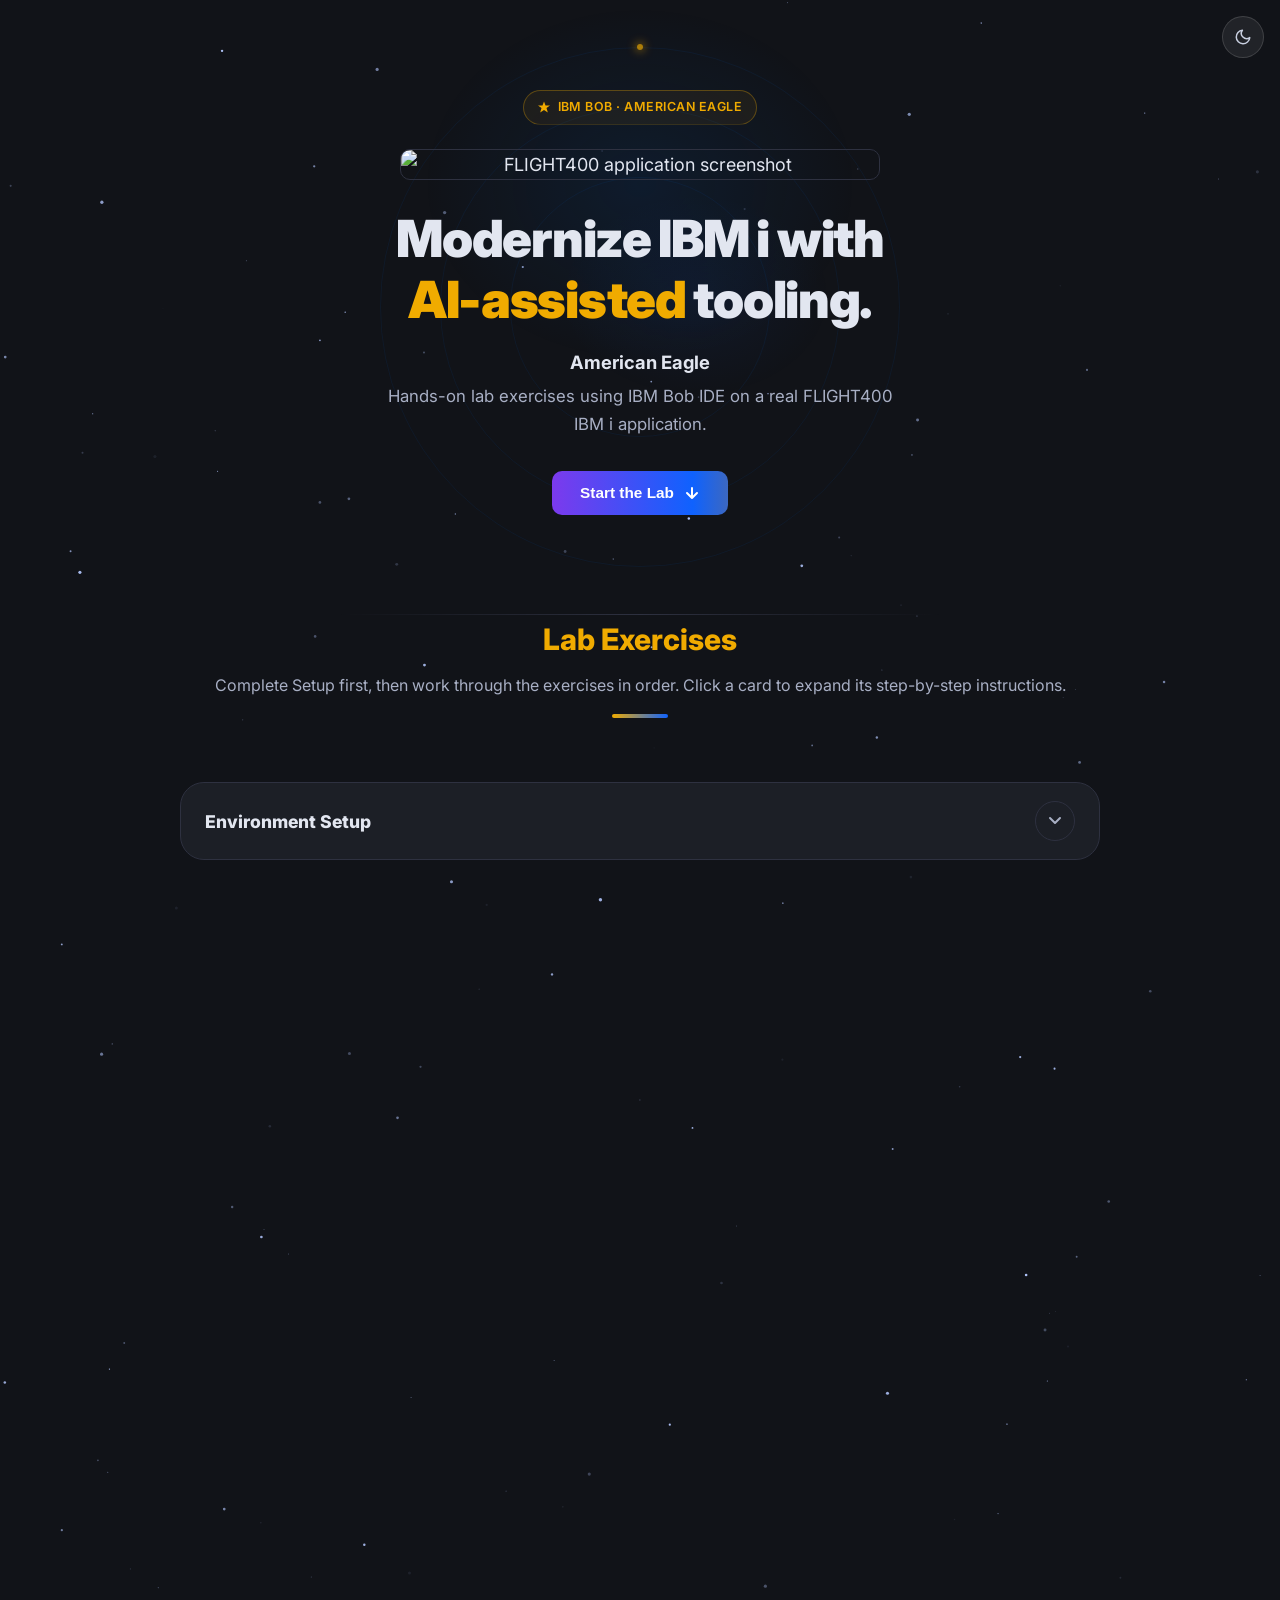
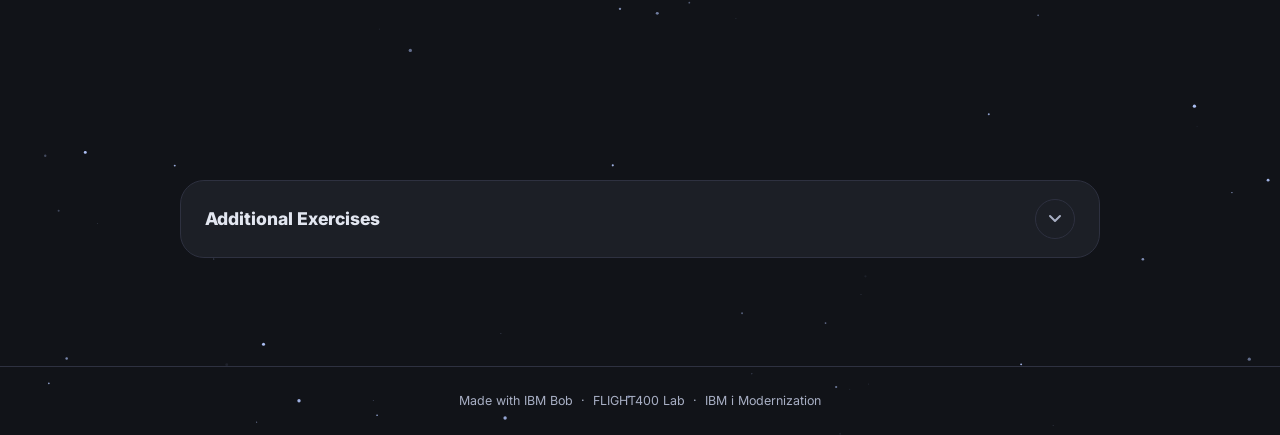
==== commit 90411c05: "Add American Eagle branding to hero badge and subtitle" ====
--- a/docs/index.html
+++ b/docs/index.html
@@ -3,7 +3,7 @@
 <head>
 <meta charset="UTF-8" />
 <meta name="viewport" content="width=device-width, initial-scale=1.0" />
-<title>FLIGHT400 — IBM i Modernization Lab</title>
+<title>FLIGHT400 — American Eagle IBM i Modernization Lab</title>
 <link rel="icon" type="image/png" href="img/bob-image.png" />
 <link rel="preconnect" href="https://fonts.googleapis.com" />
 <link rel="preconnect" href="https://fonts.gstatic.com" crossorigin />
@@ -45,12 +45,13 @@
     <svg width="12" height="12" viewBox="0 0 12 12" fill="none" aria-hidden="true">
       <polygon points="6,0.5 7.5,4.5 12,4.5 8.5,7 9.8,11.5 6,9 2.2,11.5 3.5,7 0,4.5 4.5,4.5" fill="#F0AB00"/>
     </svg>
-    IBM Bob · FLIGHT400 Lab
+    IBM Bob · American Eagle
   </div>
   <img src="img/flight400.png" alt="FLIGHT400 application screenshot" class="hero-app-screenshot" />
   <h1>
     <span class="word-mask"><span class="word-inner" style="--d:200ms">Modernize</span></span>&#32;<span class="word-mask"><span class="word-inner" style="--d:280ms">IBM i</span></span>&#32;<span class="word-mask"><span class="word-inner" style="--d:360ms">with</span></span><br/><span class="word-mask"><span class="word-inner word-gold" style="--d:440ms">AI-assisted</span></span>&#32;<span class="word-mask"><span class="word-inner" style="--d:520ms">tooling.</span></span>
   </h1>
+  <p style="font-size:1.15rem;font-weight:700;color:var(--text);margin-bottom:6px;opacity:0;animation:hero-fade-up 0.6s var(--ease-premium) 0.55s forwards">American Eagle</p>
   <p>Hands-on lab exercises using IBM Bob IDE on a real FLIGHT400 IBM i application.</p>
   <button class="hero-cta" id="hero-cta-btn">
     Start the Lab
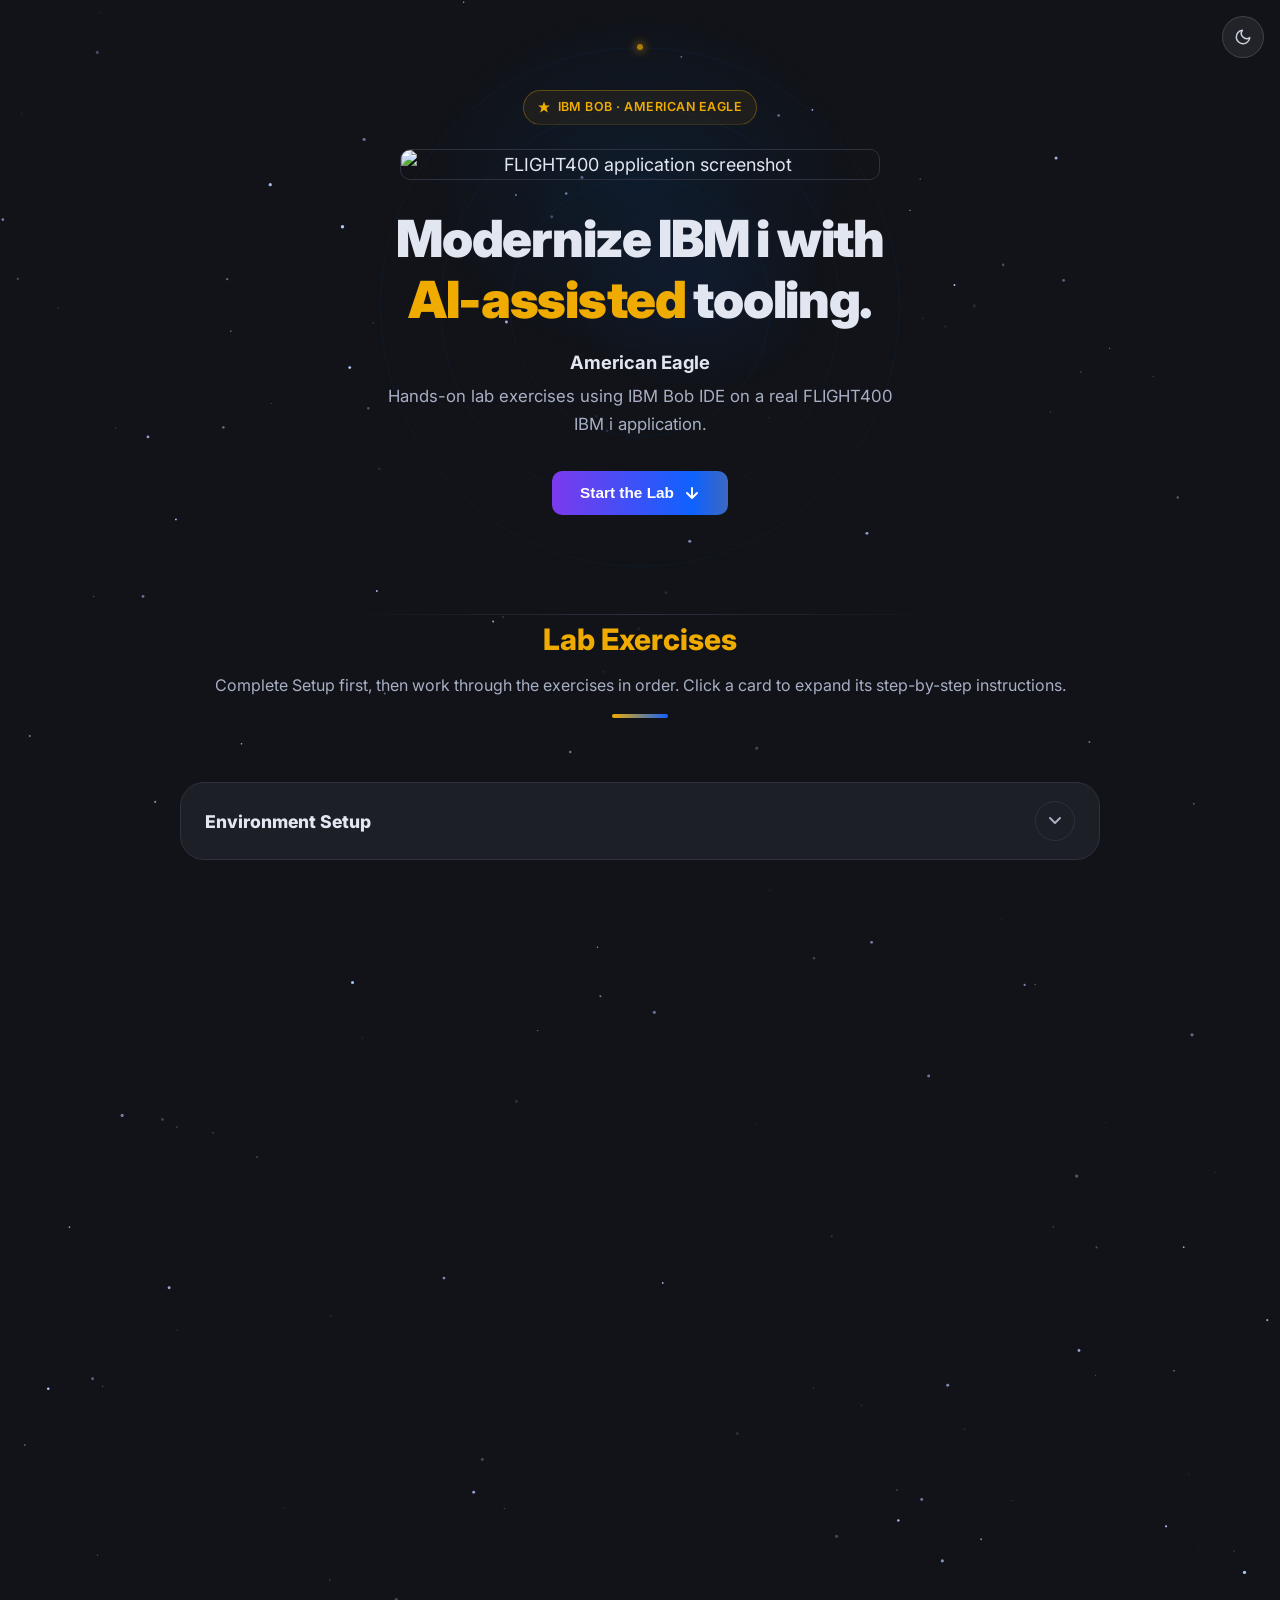
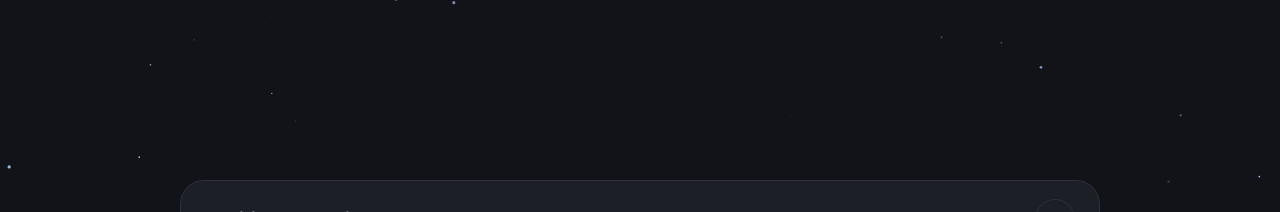
==== commit 094dd2e3: "Link participant Box folder for private key in setup guides and README" ====
--- a/docs/index.html
+++ b/docs/index.html
@@ -175,6 +175,7 @@
   <button class="student-badge-clear" id="student-badge-clear" title="Clear selection" aria-label="Clear student selection">✕</button>
 </div>
 
+<script>window.FLIGHT400_CONFIG = { boxFolderUrl: 'https://ibm.ent.box.com/folder/437286700244?box_source=collab-auto-accept-notify-invitee&s=6l9fyh0a0icfwqeexdaqt6ramrbgqqjd' };</script>
 <script src="js/app.js?v=3"></script>
 </body>
 </html>
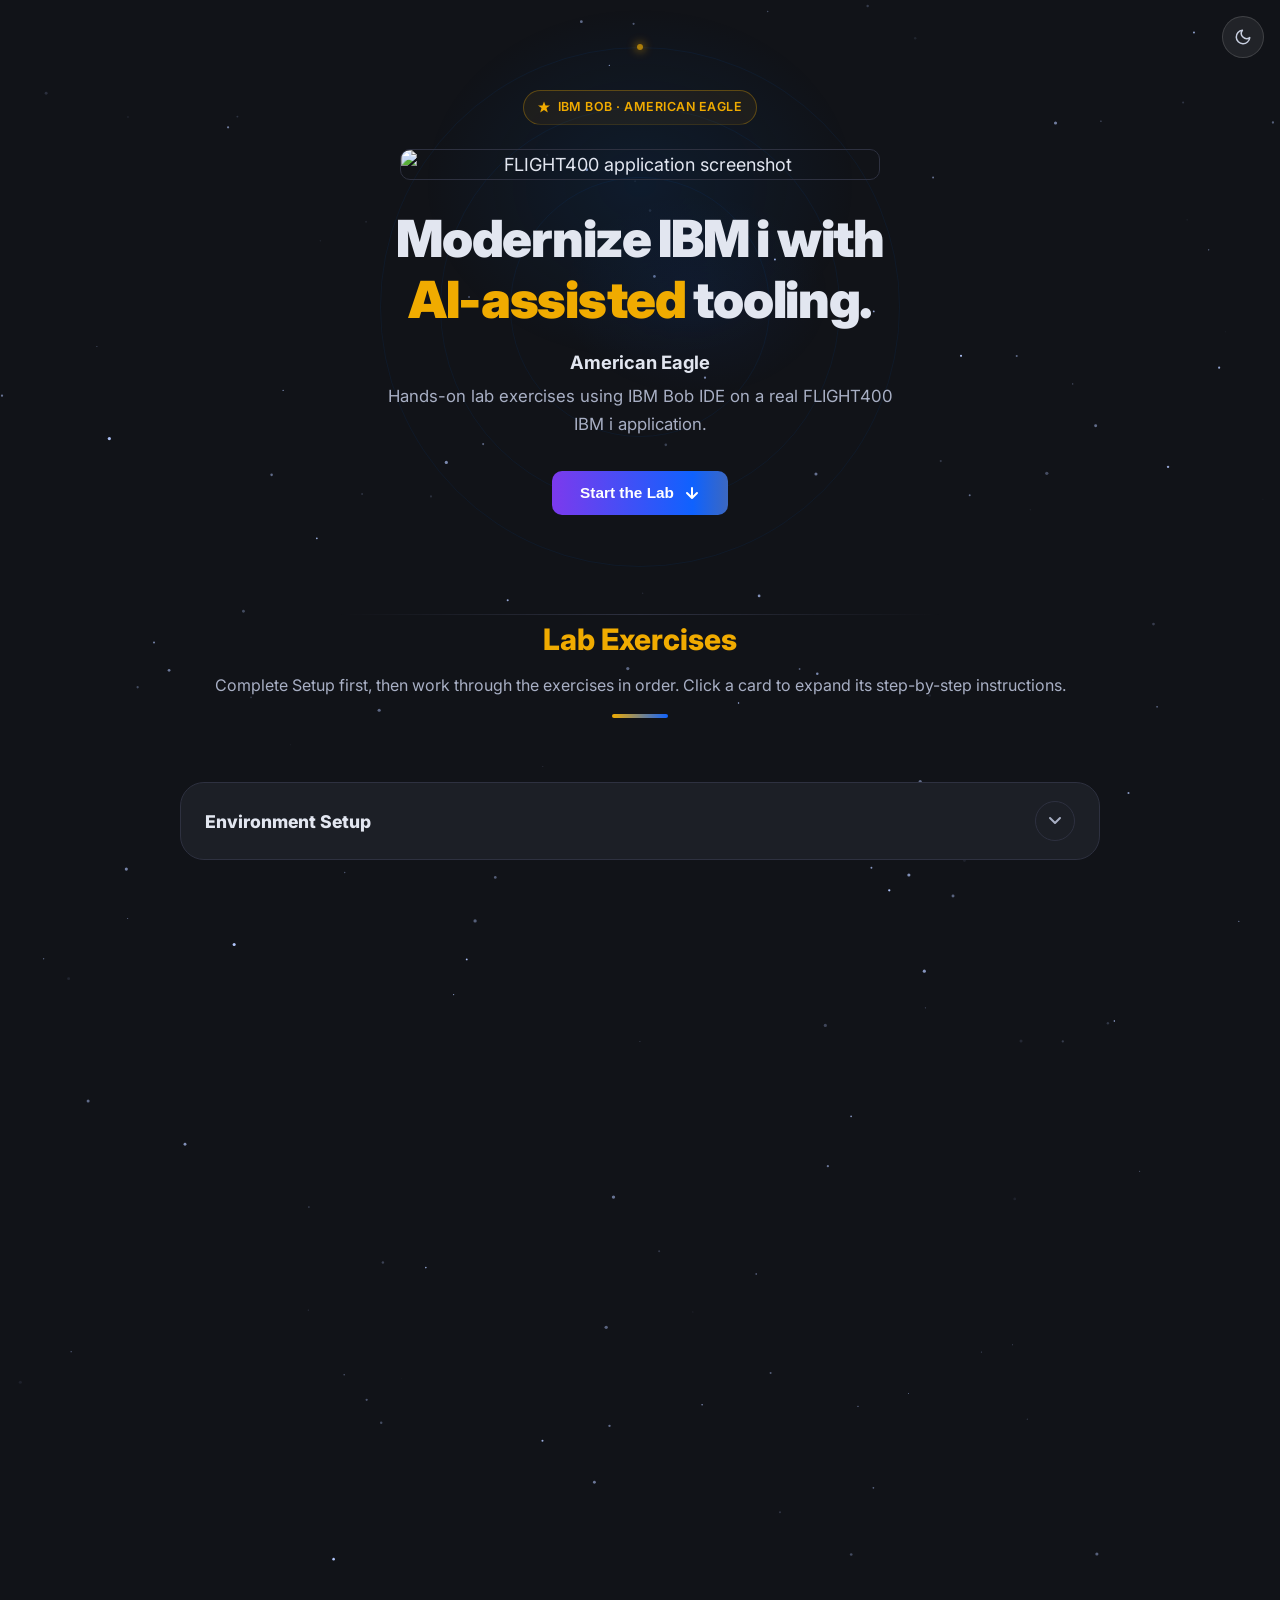
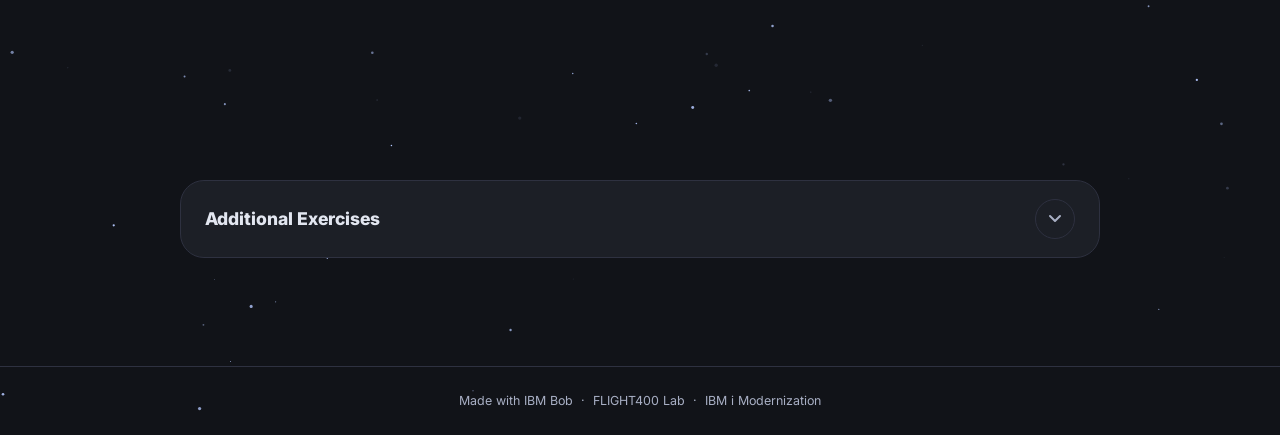
==== commit 78806172: "Exercise 4.1: explain skills and add collapsible, copyable skill text" ====
--- a/docs/index.html
+++ b/docs/index.html
@@ -8,7 +8,7 @@
 <link rel="preconnect" href="https://fonts.googleapis.com" />
 <link rel="preconnect" href="https://fonts.gstatic.com" crossorigin />
 <link href="https://fonts.googleapis.com/css2?family=Inter:wght@400;500;600;700;800;900&family=JetBrains+Mono:wght@400;500&display=swap" rel="stylesheet" />
-<link rel="stylesheet" href="css/styles.css?v=5" />
+<link rel="stylesheet" href="css/styles.css?v=6" />
 </head>
 <body>
 
--- a/docs/css/styles.css
+++ b/docs/css/styles.css
@@ -565,6 +565,15 @@
   padding-right: 60px;
 }
 .step-prompt .copy-btn { top: 8px; right: 8px; }
+
+/* Collapsible skill text */
+.skill-details { margin-top: 10px; }
+.skill-details summary {
+  cursor: pointer; font-size: 0.85rem; font-weight: 600;
+  color: var(--accent); padding: 6px 0; list-style-position: inside;
+}
+.skill-details summary:hover { text-decoration: underline; }
+.skill-details .step-prompt pre { max-height: 360px; overflow: auto; }
 
 /* Copy button */
 .copy-btn {
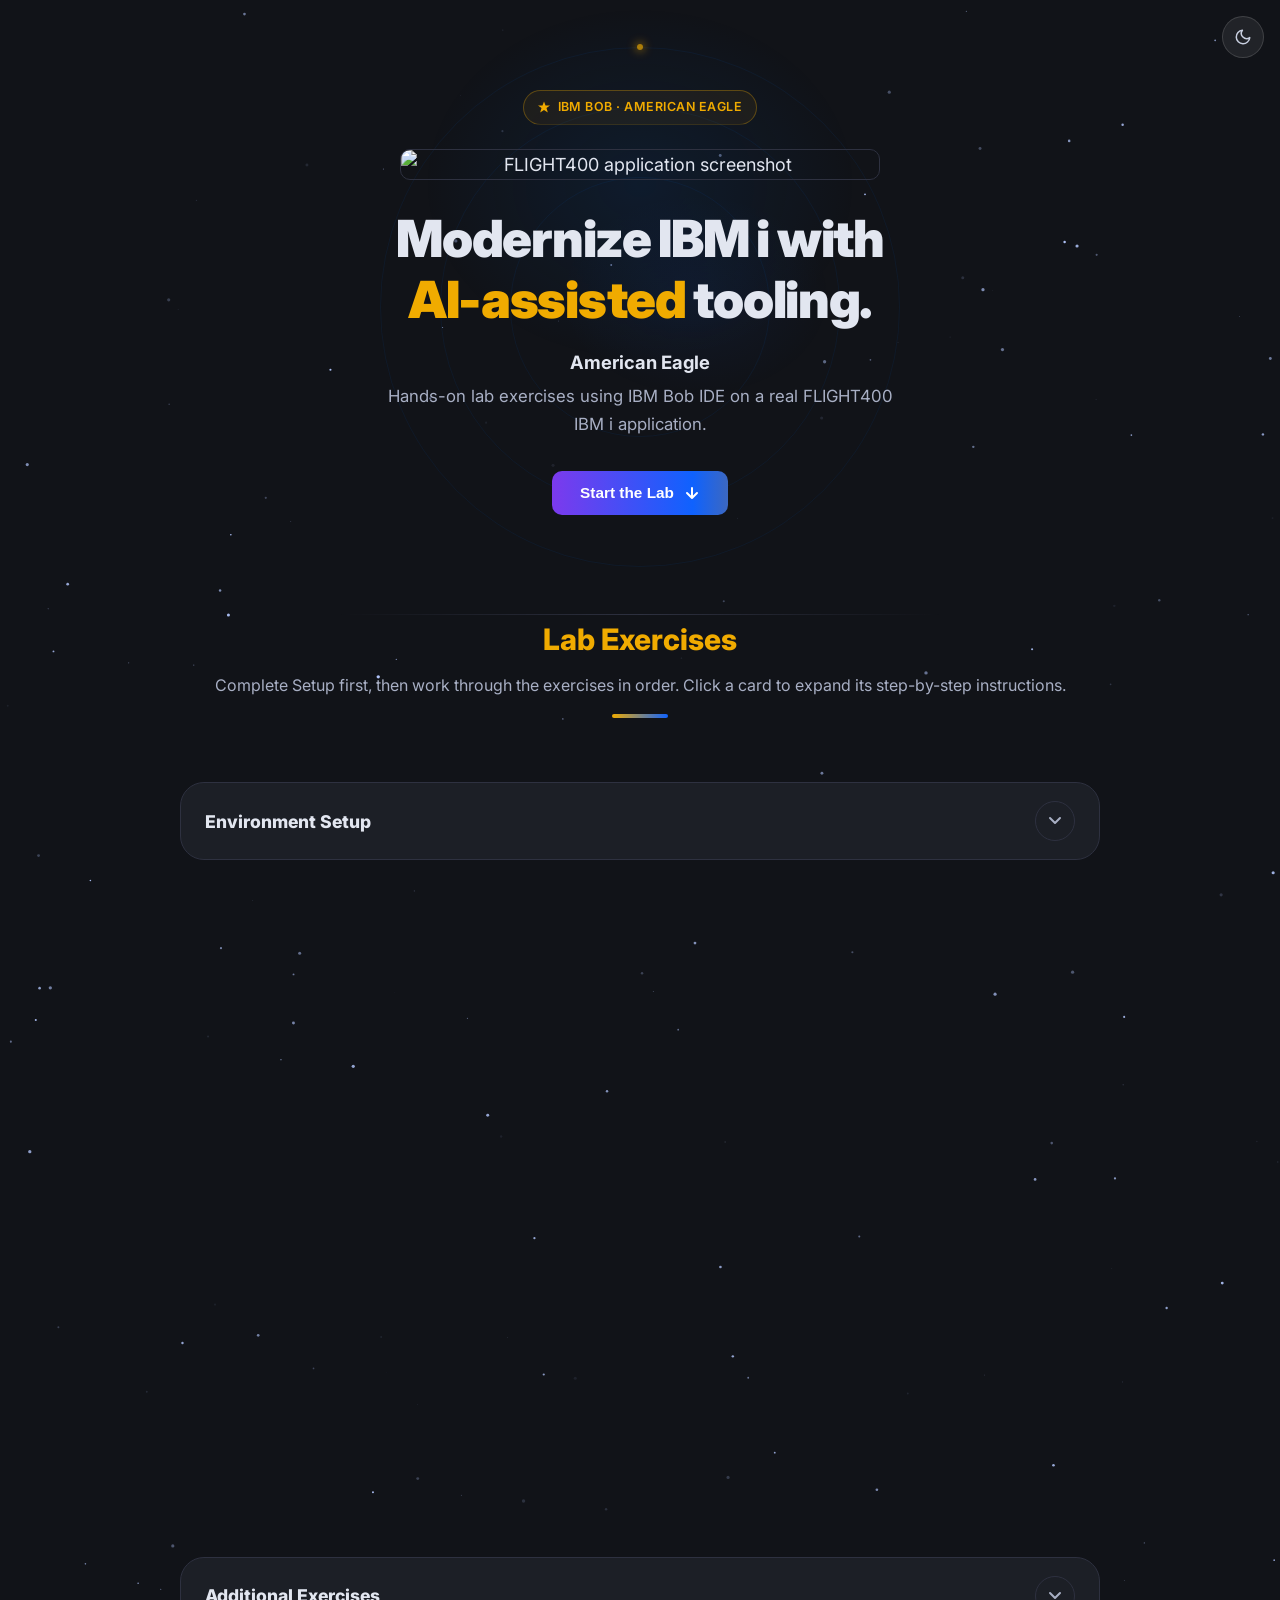
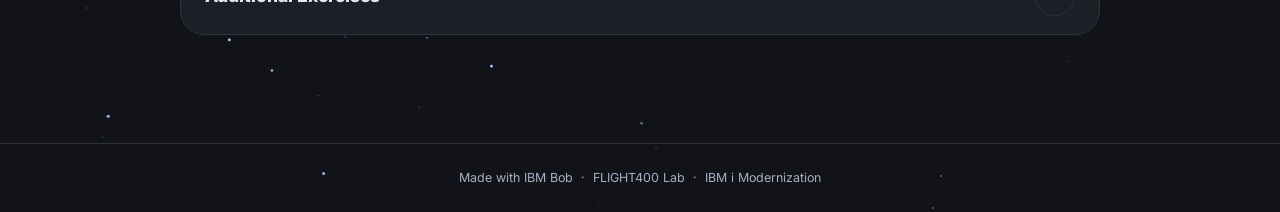
==== commit 6278042a: "Lab guide revisions: server picker, tunnel moved to Exercise 4.1, trimmed Ex1/3/4" ====
--- a/docs/index.html
+++ b/docs/index.html
@@ -8,7 +8,7 @@
 <link rel="preconnect" href="https://fonts.googleapis.com" />
 <link rel="preconnect" href="https://fonts.gstatic.com" crossorigin />
 <link href="https://fonts.googleapis.com/css2?family=Inter:wght@400;500;600;700;800;900&family=JetBrains+Mono:wght@400;500&display=swap" rel="stylesheet" />
-<link rel="stylesheet" href="css/styles.css?v=6" />
+<link rel="stylesheet" href="css/styles.css?v=8" />
 </head>
 <body>
 
--- a/docs/css/styles.css
+++ b/docs/css/styles.css
@@ -440,6 +440,8 @@
 
 .card-title { font-size: 1.2rem; font-weight: 800; color: var(--text); margin-bottom: 6px; line-height: 1.3; }
 .card-desc  { font-size: 0.88rem; color: var(--muted); line-height: 1.6; }
+.card-desc.card-desc-alert { color: #d1242f; font-weight: 600; margin-top: 6px; }
+
 
 .card-meta { margin-top: 12px; display: flex; gap: 6px; flex-wrap: wrap; }
 .card-tag {
@@ -720,6 +722,21 @@
 .data-table tbody tr.attendee-selected td { background: rgba(15,98,254,0.12); }
 .data-table tbody tr.attendee-selected td:first-child { border-left: 3px solid var(--ibm-blue); padding-left: 9px; }
 .data-table code { color: #7db3f5; }
+
+/* Server picker (Setup 0.3) */
+.server-picker { display: flex; gap: 10px; flex-wrap: wrap; margin: 12px 0; }
+.server-option {
+  display: flex; flex-direction: column; align-items: flex-start; gap: 2px;
+  min-width: 180px; padding: 10px 14px; cursor: pointer;
+  background: var(--surface); color: var(--text);
+  border: 1px solid var(--border); border-radius: 10px;
+  font: inherit; text-align: left;
+  transition: border-color 150ms var(--ease-out), background 150ms var(--ease-out);
+}
+.server-option span { font-family: var(--font-mono); font-size: 0.78rem; color: var(--muted); }
+.server-option:hover { border-color: var(--ibm-blue); }
+.server-option:focus-visible { outline: 3px solid var(--accent); outline-offset: 2px; }
+.server-option.server-selected { background: rgba(15,98,254,0.12); border-color: var(--ibm-blue); box-shadow: inset 3px 0 0 var(--ibm-blue); }
 
 /* SQL / code block */
 .code-block {
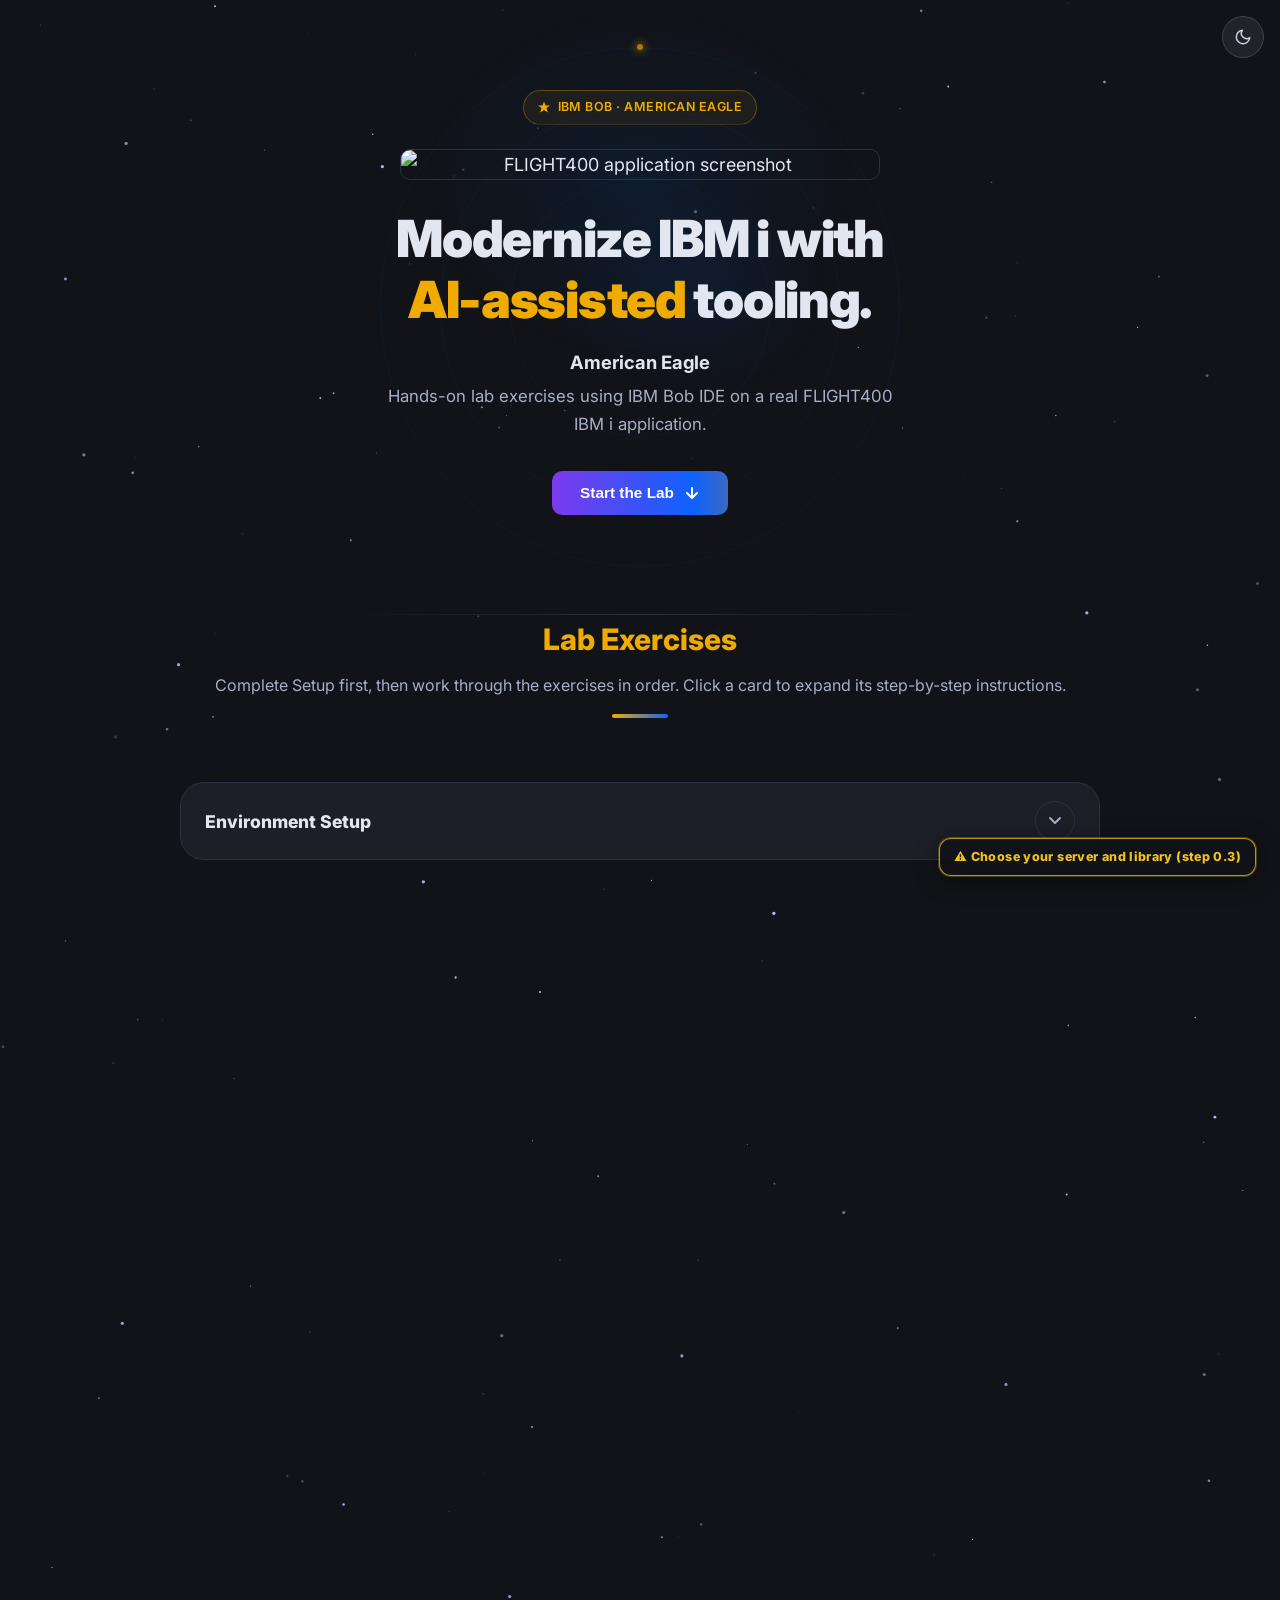
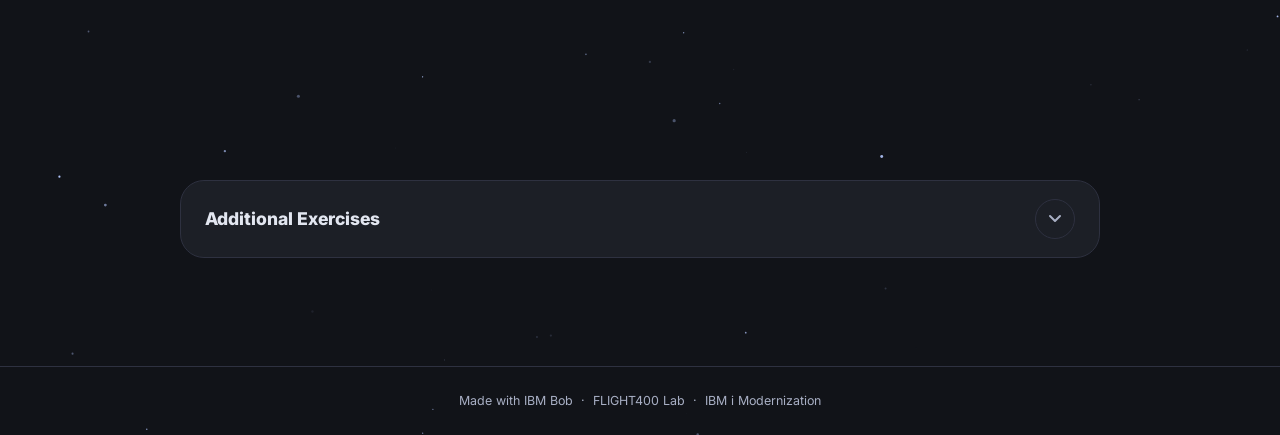
==== commit 1c5f670d: "Autofill step titles, remove hardcoded names and replace wording, add choose-your-server/library bad" ====
--- a/docs/index.html
+++ b/docs/index.html
@@ -8,7 +8,7 @@
 <link rel="preconnect" href="https://fonts.googleapis.com" />
 <link rel="preconnect" href="https://fonts.gstatic.com" crossorigin />
 <link href="https://fonts.googleapis.com/css2?family=Inter:wght@400;500;600;700;800;900&family=JetBrains+Mono:wght@400;500&display=swap" rel="stylesheet" />
-<link rel="stylesheet" href="css/styles.css?v=8" />
+<link rel="stylesheet" href="css/styles.css?v=9" />
 </head>
 <body>
 
@@ -176,6 +176,6 @@
 </div>
 
 <script>window.FLIGHT400_CONFIG = { boxFolderUrl: 'https://ibm.ent.box.com/folder/437286700244?box_source=collab-auto-accept-notify-invitee&s=6l9fyh0a0icfwqeexdaqt6ramrbgqqjd' };</script>
-<script src="js/app.js?v=3"></script>
+<script src="js/app.js?v=5"></script>
 </body>
 </html>
--- a/docs/css/styles.css
+++ b/docs/css/styles.css
@@ -959,6 +959,23 @@
   display: flex; align-items: center; justify-content: center; flex-shrink: 0;
   transition: background 150ms var(--ease-out), color 150ms var(--ease-out);
 }
+.student-badge-name[role="button"] { cursor: pointer; }
+.student-badge-name[role="button"]:focus-visible { outline: 3px solid var(--accent); outline-offset: 4px; border-radius: 4px; }
+.student-badge.needs-choice {
+  border-color: rgba(241,194,27,0.75);
+  box-shadow: 0 4px 24px rgba(0,0,0,0.45), 0 0 0 1px rgba(241,194,27,0.35);
+  animation: badge-attention 2.4s ease-in-out infinite;
+}
+.badge-flag { color: #f1c21b; font-weight: 800; }
+[data-theme="light"] .student-badge.needs-choice { border-color: rgba(177,115,0,0.7); box-shadow: 0 4px 24px rgba(0,0,0,0.12), 0 0 0 1px rgba(177,115,0,0.3); }
+[data-theme="light"] .badge-flag { color: #8a5300; }
+@keyframes badge-attention {
+  0%, 100% { transform: translateY(0); }
+  50%      { transform: translateY(-4px); }
+}
+@media (prefers-reduced-motion: reduce) {
+  .student-badge.needs-choice { animation: none; }
+}
 .student-badge-clear:hover { background: rgba(194,18,10,0.25); border-color: rgba(194,18,10,0.5); color: #f87171; }
 
 /* ── RESPONSIVE ── */
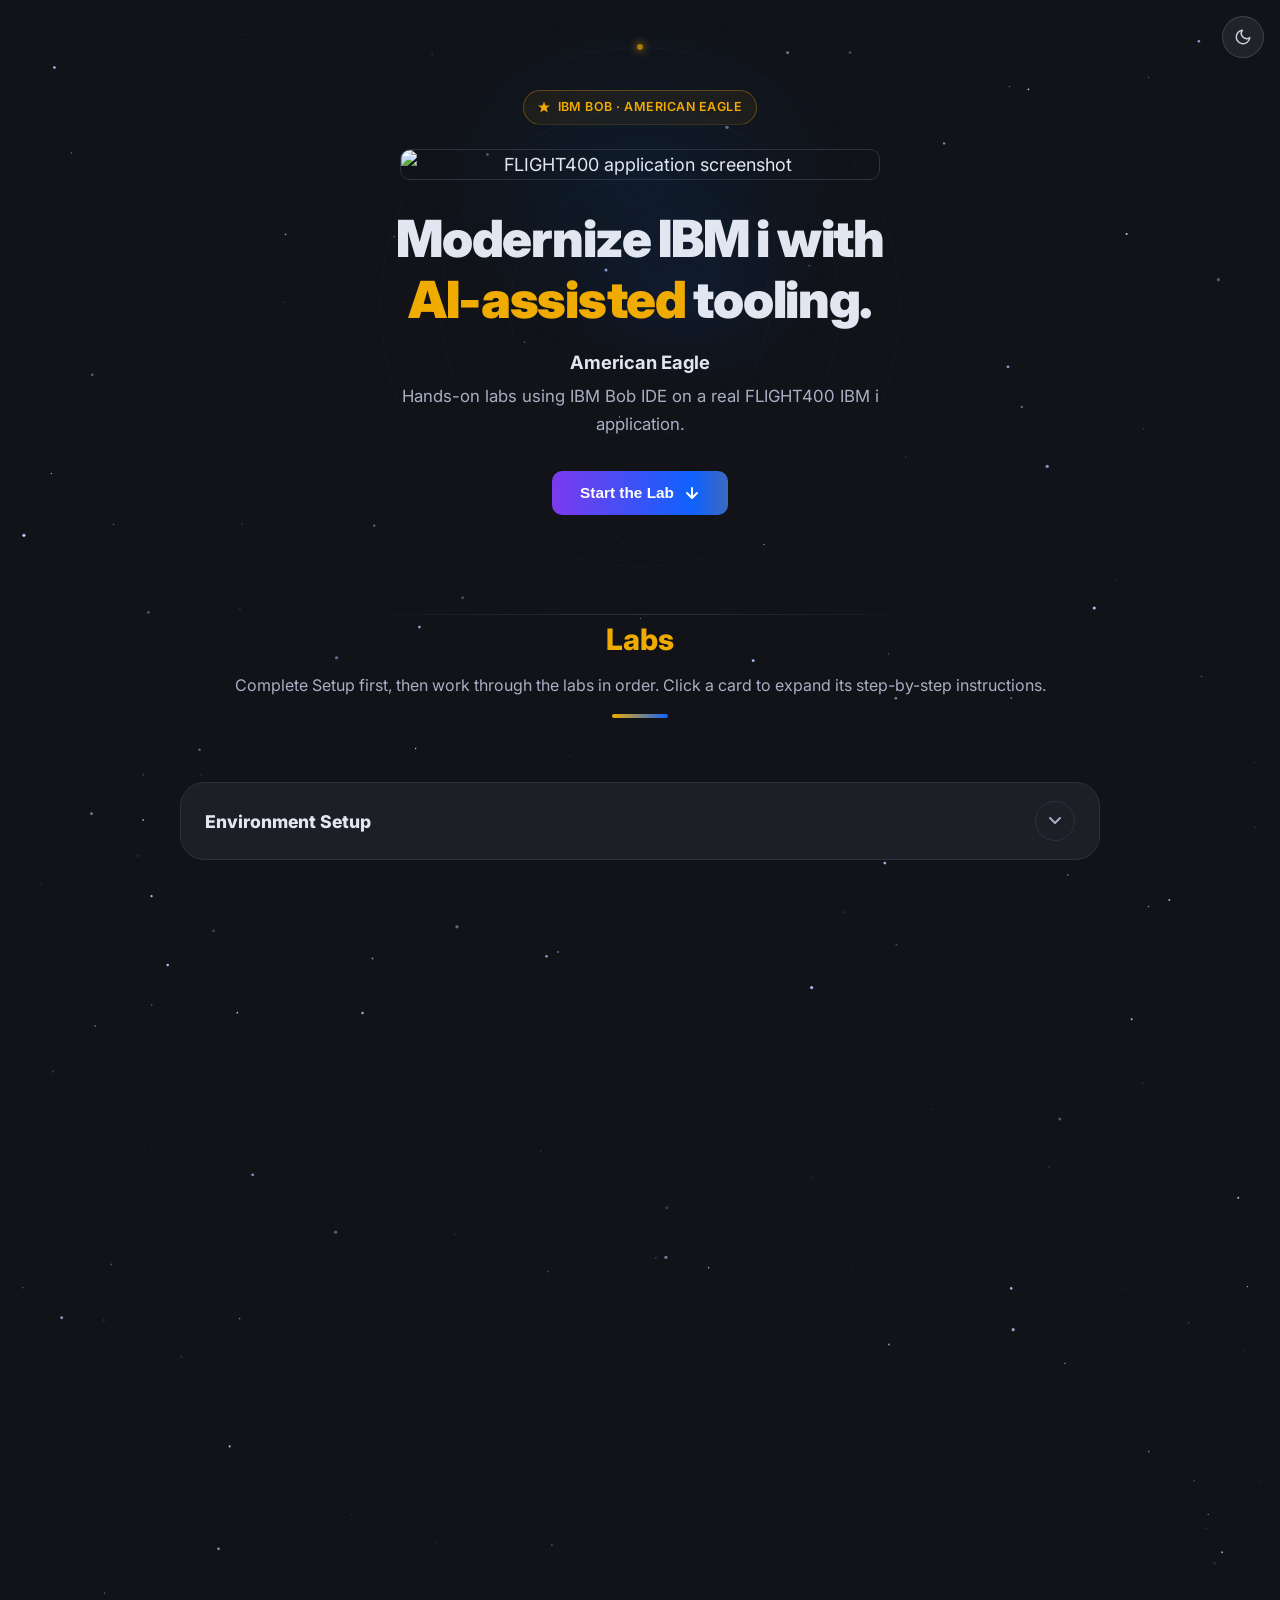
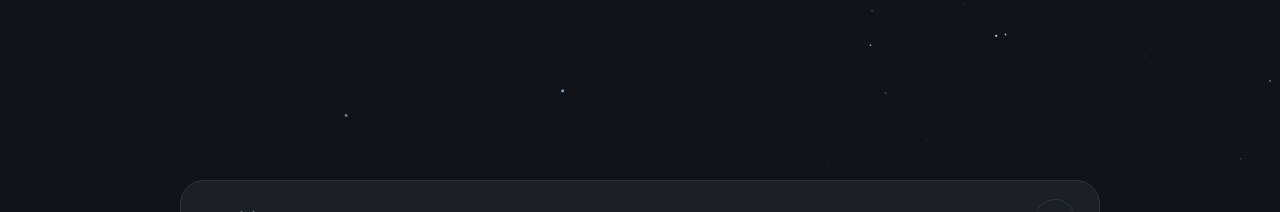
==== commit 254afbaa: "Apply reviewer edits to lab guide: setup, lab 1, overview card, Exercise to Lab rename, US spelling" ====
--- a/docs/index.html
+++ b/docs/index.html
@@ -8,7 +8,7 @@
 <link rel="preconnect" href="https://fonts.googleapis.com" />
 <link rel="preconnect" href="https://fonts.gstatic.com" crossorigin />
 <link href="https://fonts.googleapis.com/css2?family=Inter:wght@400;500;600;700;800;900&family=JetBrains+Mono:wght@400;500&display=swap" rel="stylesheet" />
-<link rel="stylesheet" href="css/styles.css?v=9" />
+<link rel="stylesheet" href="css/styles.css?v=11" />
 </head>
 <body>
 
@@ -52,7 +52,7 @@
     <span class="word-mask"><span class="word-inner" style="--d:200ms">Modernize</span></span>&#32;<span class="word-mask"><span class="word-inner" style="--d:280ms">IBM i</span></span>&#32;<span class="word-mask"><span class="word-inner" style="--d:360ms">with</span></span><br/><span class="word-mask"><span class="word-inner word-gold" style="--d:440ms">AI-assisted</span></span>&#32;<span class="word-mask"><span class="word-inner" style="--d:520ms">tooling.</span></span>
   </h1>
   <p style="font-size:1.15rem;font-weight:700;color:var(--text);margin-bottom:6px;opacity:0;animation:hero-fade-up 0.6s var(--ease-premium) 0.55s forwards">American Eagle</p>
-  <p>Hands-on lab exercises using IBM Bob IDE on a real FLIGHT400 IBM i application.</p>
+  <p>Hands-on labs using IBM Bob IDE on a real FLIGHT400 IBM i application.</p>
   <button class="hero-cta" id="hero-cta-btn">
     Start the Lab
     <svg width="16" height="16" viewBox="0 0 16 16" fill="none" aria-hidden="true">
@@ -156,8 +156,8 @@
 <!-- ═══ TRACKS ════════════════════════════════════════════ -->
 <section class="scroll-section" id="tracks-section">
   <div class="section-intro">
-    <h2>Lab Exercises</h2>
-    <p>Complete Setup first, then work through the exercises in order. Click a card to expand its step-by-step instructions.</p>
+    <h2>Labs</h2>
+    <p>Complete Setup first, then work through the labs in order. Click a card to expand its step-by-step instructions.</p>
     <div class="divider"></div>
   </div>
   <div class="tracks-stream" id="tracks-stream">
@@ -175,7 +175,6 @@
   <button class="student-badge-clear" id="student-badge-clear" title="Clear selection" aria-label="Clear student selection">✕</button>
 </div>
 
-<script>window.FLIGHT400_CONFIG = { boxFolderUrl: 'https://ibm.ent.box.com/folder/437286700244?box_source=collab-auto-accept-notify-invitee&s=6l9fyh0a0icfwqeexdaqt6ramrbgqqjd' };</script>
-<script src="js/app.js?v=5"></script>
+<script src="js/app.js?v=9"></script>
 </body>
 </html>
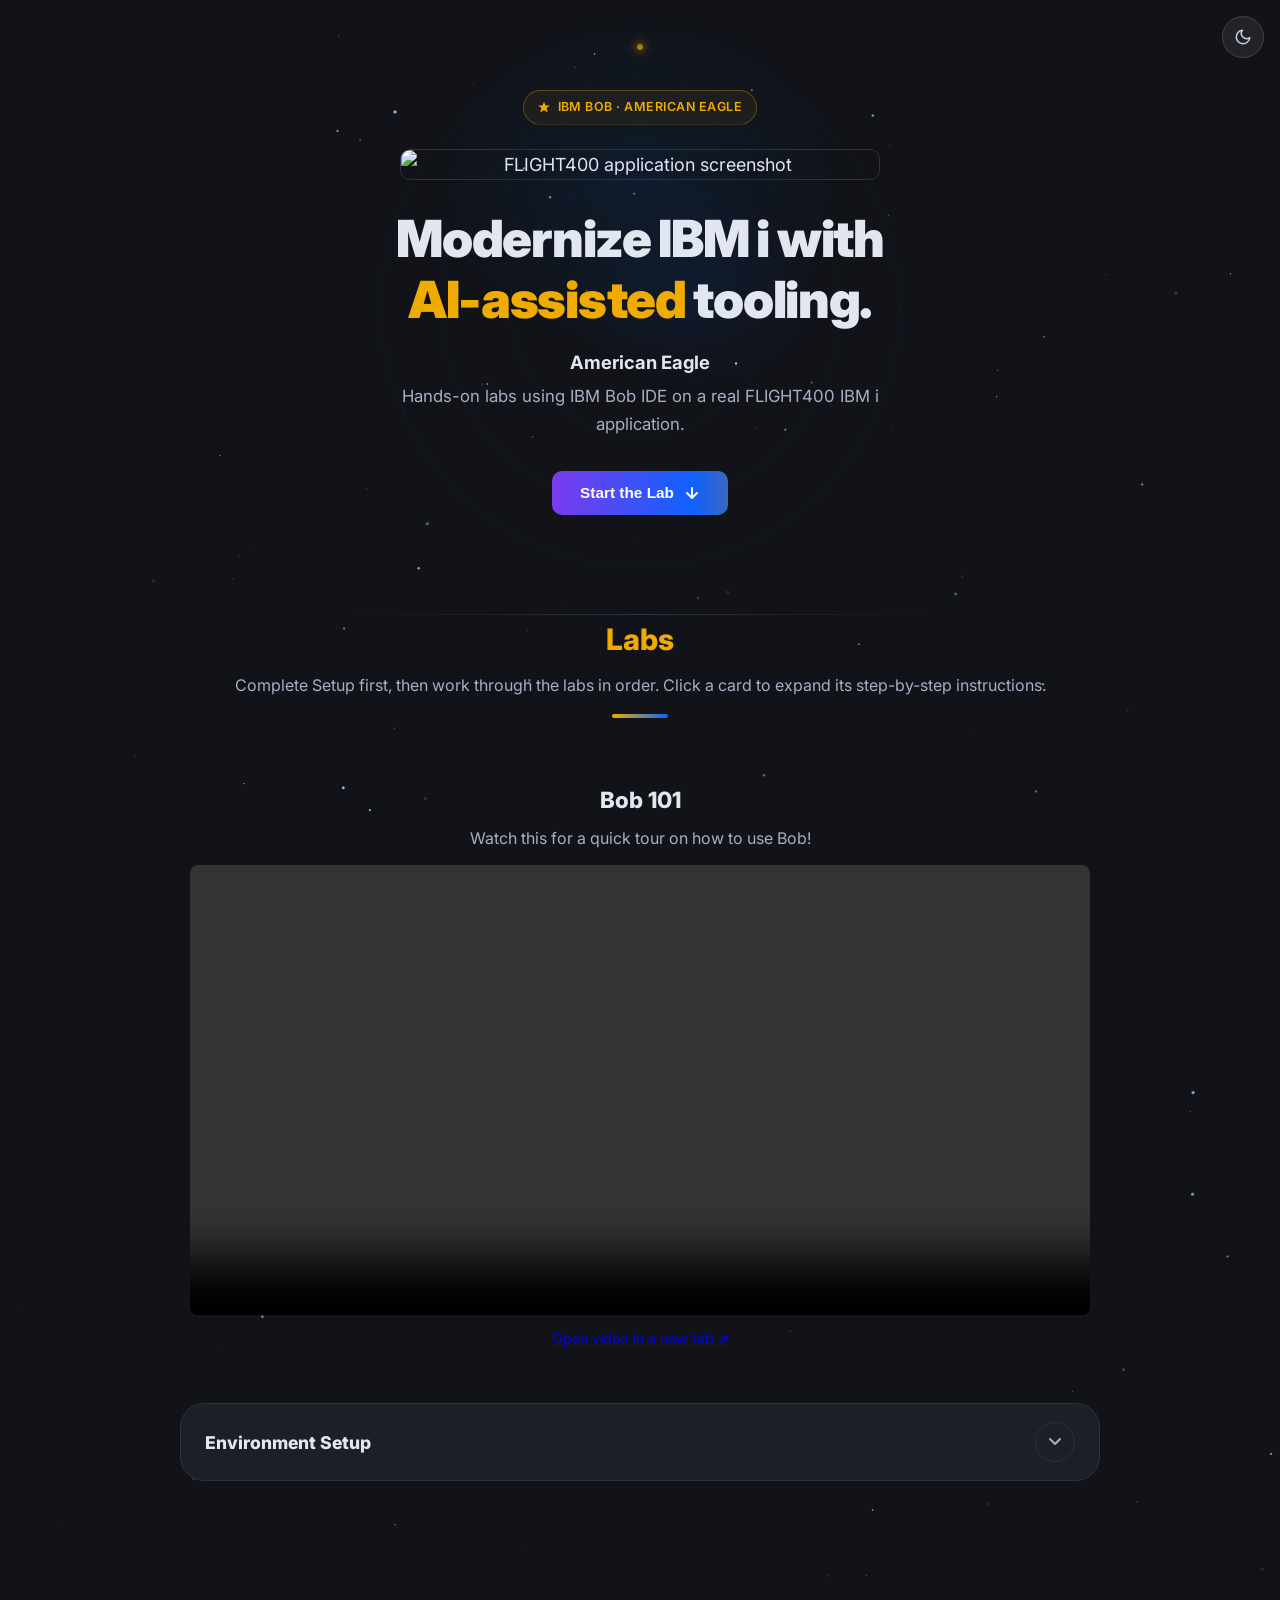
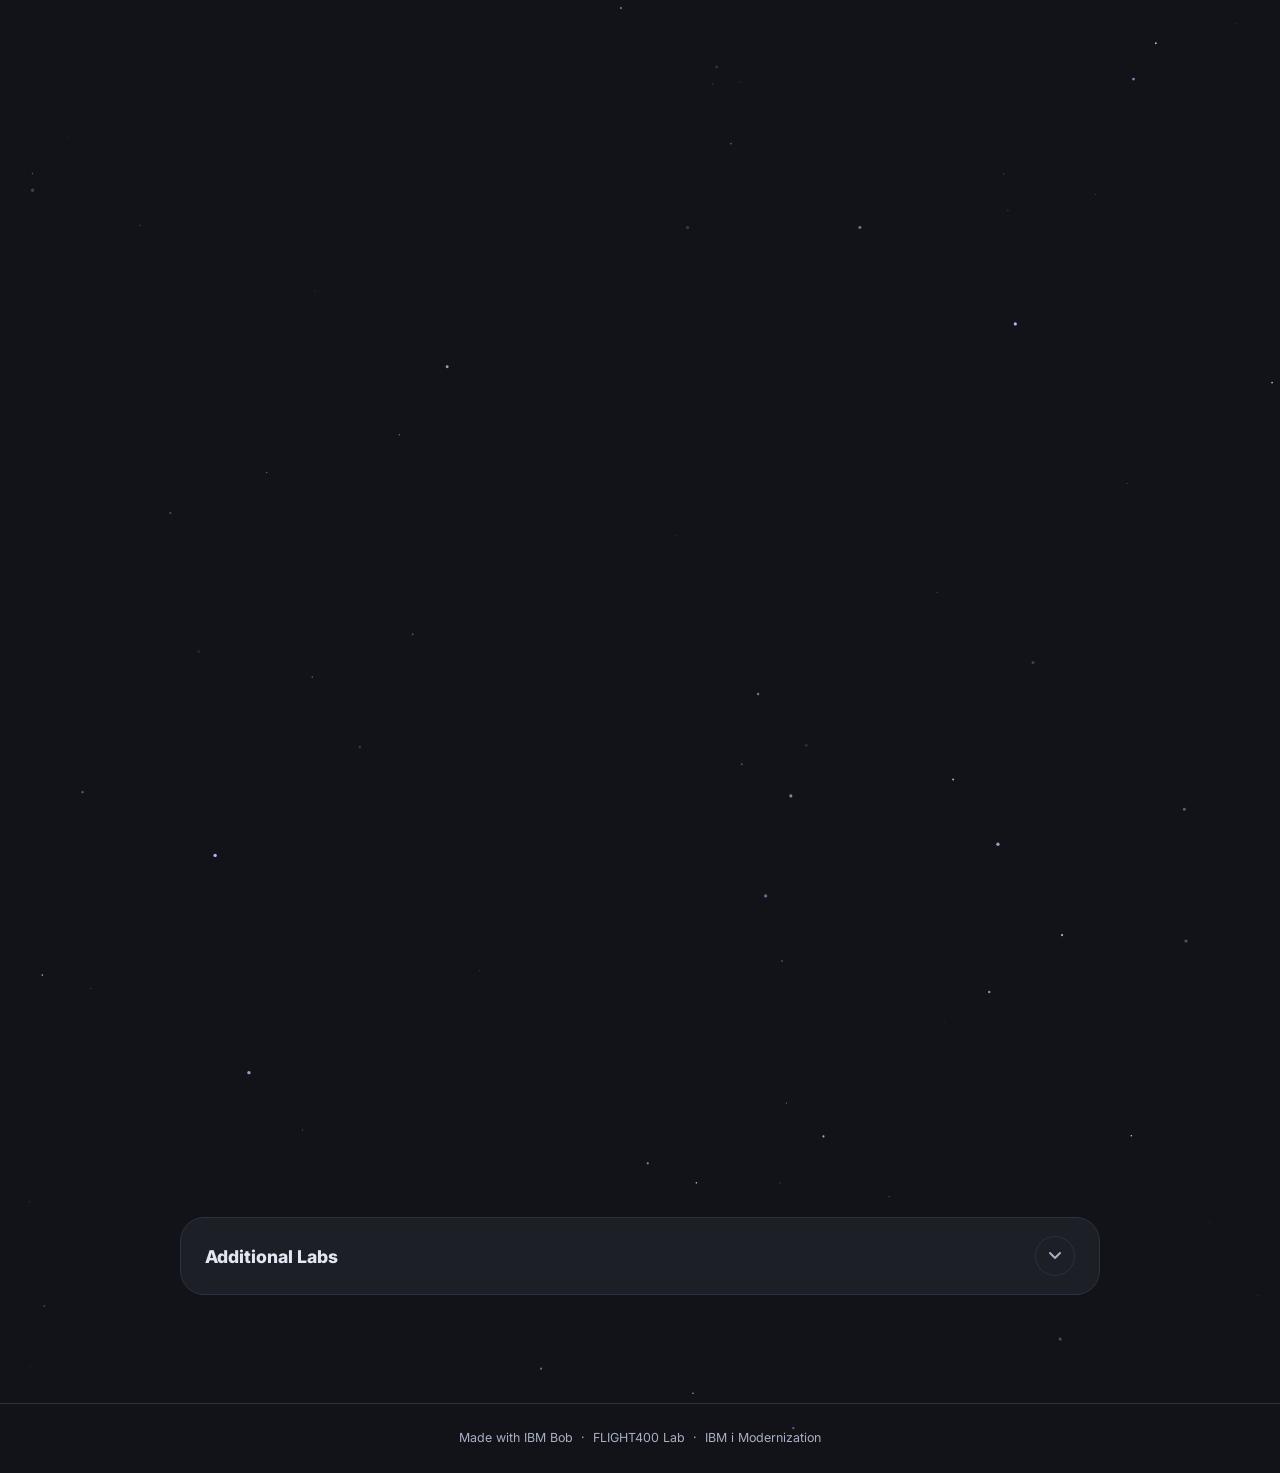
==== commit 30f408eb: "Add lab overview videos and update guide" ====
--- a/docs/index.html
+++ b/docs/index.html
@@ -160,6 +160,15 @@
     <p>Complete Setup first, then work through the labs in order. Click a card to expand its step-by-step instructions.</p>
     <div class="divider"></div>
   </div>
+  <div class="bob-101">
+    <h3 class="bob-101-title">Bob 101</h3>
+    <p class="bob-101-sub">Watch this for a quick tour on how to use Bob!</p>
+    <video controls preload="metadata" playsinline>
+      <source src="video/bob-tour.mp4" type="video/mp4">
+      Your browser does not support the video tag.
+    </video>
+    <a class="overview-video-link" href="video/bob-tour.mp4" target="_blank" rel="noopener">Open video in a new tab ↗</a>
+  </div>
   <div class="tracks-stream" id="tracks-stream">
     <!-- Track partials are loaded here by app.js -->
   </div>
--- a/docs/css/styles.css
+++ b/docs/css/styles.css
@@ -339,6 +339,12 @@
   border-radius: 4px; margin: 16px auto 0;
 }
 
+/* ── BOB 101 VIDEO ── */
+.bob-101 { margin-bottom: 40px; text-align: center; }
+.bob-101-title { font-size: 1.4rem; font-weight: 800; color: var(--text); }
+.bob-101-sub { color: var(--muted); margin: 6px 0 14px; font-size: 1rem; }
+.bob-101 video { display: block; width: 100%; max-width: 900px; margin: 0 auto 8px; border-radius: 8px; background: #000; }
+
 /* ── BUBBLE TRACK CARDS ── */
 .tracks-stream { display: flex; flex-direction: column; gap: 28px; }
 
@@ -440,6 +446,7 @@
 
 .card-title { font-size: 1.2rem; font-weight: 800; color: var(--text); margin-bottom: 6px; line-height: 1.3; }
 .card-desc  { font-size: 0.88rem; color: var(--muted); line-height: 1.6; }
+.card-desc strong { color: var(--text); font-weight: 700; }
 .card-desc.card-desc-alert { color: #d1242f; font-weight: 600; margin-top: 6px; }
 
 
@@ -485,6 +492,12 @@
   padding: 28px 28px 28px 24px;
 }
 .detail-intro { font-size: 0.98rem; color: var(--muted); line-height: 1.7; margin-bottom: 24px; }
+.overview-video { margin-bottom: 24px; }
+.overview-video-title { font-size: 1.05rem; font-weight: 600; color: var(--text); margin-bottom: 10px; }
+.overview-video video { display: block; width: 100%; max-width: 900px; border-radius: 8px; background: #000; margin-bottom: 8px; }
+.overview-video--small video { max-width: 520px; }
+.overview-video-link { display: inline-block; font-size: 0.9rem; margin-bottom: 12px; }
+
 
 /* ── USE CASES ── */
 .use-cases { display: flex; flex-direction: column; gap: 14px; }
@@ -683,6 +696,7 @@
 }
 
 /* Shared spacing / layout classes (replace one-off inline styles) */
+.mt-xs { margin-top: 0.25rem; }
 .mt-s { margin-top: 0.5rem; }
 .mt-m { margin-top: 0.75rem; }
 .mt-l { margin-top: 1rem; }
@@ -719,24 +733,83 @@
 .data-table tr:last-child td { border-bottom: none; }
 .data-table tbody tr { cursor: pointer; transition: background 150ms var(--ease-out); }
 .data-table tbody tr:hover td { background: rgba(255,255,255,0.04); }
-.data-table tbody tr.attendee-selected td { background: rgba(15,98,254,0.12); }
+.data-table tbody tr.attendee-selected td { background: rgba(15,98,254,0.14); }
 .data-table tbody tr.attendee-selected td:first-child { border-left: 3px solid var(--ibm-blue); padding-left: 9px; }
 .data-table code { color: #7db3f5; }
 
-/* Server picker (Setup 0.3) */
-.server-picker { display: flex; gap: 10px; flex-wrap: wrap; margin: 12px 0; }
-.server-option {
-  display: flex; flex-direction: column; align-items: flex-start; gap: 2px;
-  min-width: 180px; padding: 10px 14px; cursor: pointer;
-  background: var(--surface); color: var(--text);
-  border: 1px solid var(--border); border-radius: 10px;
-  font: inherit; text-align: left;
-  transition: border-color 150ms var(--ease-out), background 150ms var(--ease-out);
-}
-.server-option span { font-family: var(--font-mono); font-size: 0.78rem; color: var(--muted); }
-.server-option:hover { border-color: var(--ibm-blue); }
-.server-option:focus-visible { outline: 3px solid var(--accent); outline-offset: 2px; }
-.server-option.server-selected { background: rgba(15,98,254,0.12); border-color: var(--ibm-blue); box-shadow: inset 3px 0 0 var(--ibm-blue); }
+.btn-select-row {
+  background: rgba(15,98,254,0.12);
+  border: 1px solid rgba(15,98,254,0.35);
+  color: #7db3f5;
+  font-size: 0.72rem;
+  font-weight: 700;
+  padding: 3px 10px;
+  border-radius: 6px;
+  cursor: pointer;
+  transition: all 150ms var(--ease-out);
+}
+.btn-select-row:hover {
+  background: var(--ibm-blue);
+  color: #ffffff;
+  border-color: var(--ibm-blue);
+  transform: translateY(-1px);
+}
+.attendee-selected .btn-select-row {
+  background: #1a7a4a;
+  border-color: #1a7a4a;
+  color: #ffffff;
+  font-weight: 800;
+}
+[data-theme="light"] .btn-select-row {
+  background: rgba(15,98,254,0.08);
+  border-color: rgba(15,98,254,0.3);
+  color: var(--ibm-blue);
+}
+[data-theme="light"] .attendee-selected .btn-select-row {
+  background: #1a7a4a;
+  border-color: #1a7a4a;
+  color: #ffffff;
+}
+
+/* Active Library & IP Status Badges */
+.library-status-badge {
+  display: flex; align-items: center; justify-content: space-between; gap: 12px;
+  background: rgba(26,122,74,0.12); border: 1px solid rgba(26,122,74,0.40);
+  border-radius: 10px; padding: 10px 16px; margin: 12px 0 10px;
+  font-size: 0.88rem; color: var(--text);
+  animation: banner-pop 250ms var(--ease-spring);
+}
+.library-status-badge.hidden, .ip-status-badge.hidden, .data-table.hidden { display: none !important; }
+.library-status-badge strong { color: #42be65; }
+.library-status-badge .btn-switch-lib {
+  background: rgba(255,255,255,0.08); border: 1px solid rgba(255,255,255,0.18);
+  color: var(--text); font-size: 0.75rem; font-weight: 600;
+  padding: 4px 10px; border-radius: 6px; cursor: pointer;
+  transition: background 150ms var(--ease-out);
+}
+.library-status-badge .btn-switch-lib:hover { background: rgba(255,255,255,0.16); }
+
+.ip-status-badge {
+  margin-top: 6px; padding: 6px 12px;
+  background: rgba(26,122,74,0.12); border: 1px solid rgba(26,122,74,0.35);
+  border-radius: 8px; font-size: 0.82rem; color: #42be65; font-weight: 600;
+  animation: banner-pop 250ms var(--ease-spring);
+}
+@keyframes banner-pop {
+  0% { transform: translateY(-4px); opacity: 0; }
+  100% { transform: translateY(0); opacity: 1; }
+}
+
+/* Server IP address field (Setup 0.3) */
+.server-ip-field { margin: 4px 0 14px; max-width: 440px; }
+.server-ip-field label { display: block; font-size: 0.82rem; font-weight: 700; color: var(--text); margin-bottom: 6px; }
+.server-ip-field input {
+  width: 100%; padding: 9px 12px; font: inherit; font-family: var(--font-mono);
+  color: var(--text); background: var(--surface);
+  border: 1px solid var(--border); border-radius: 8px;
+}
+.server-ip-field input:focus-visible { outline: 3px solid var(--accent); outline-offset: 2px; border-color: var(--ibm-blue); }
+.server-ip-msg { min-height: 1.2em; margin-top: 4px; font-size: 0.78rem; color: #d1242f; }
 
 /* SQL / code block */
 .code-block {
@@ -978,6 +1051,106 @@
 }
 .student-badge-clear:hover { background: rgba(194,18,10,0.25); border-color: rgba(194,18,10,0.5); color: #f87171; }
 
+/* ── CONFIRMATION MODAL (Step 0.3 Library Selection) ── */
+.student-confirm-overlay {
+  position: fixed; inset: 0; z-index: 500;
+  background: rgba(0,0,0,0.72);
+  backdrop-filter: blur(8px);
+  -webkit-backdrop-filter: blur(8px);
+  display: flex; align-items: center; justify-content: center;
+  padding: 16px;
+  opacity: 0; pointer-events: none;
+  transition: opacity 220ms var(--ease-out);
+}
+.student-confirm-overlay.active {
+  opacity: 1; pointer-events: auto;
+}
+.student-confirm-modal {
+  background: #13161e;
+  border: 1px solid var(--border);
+  border-radius: 16px;
+  width: min(540px, 94vw);
+  max-height: 90vh;
+  overflow-y: auto;
+  box-shadow: 0 16px 48px rgba(0,0,0,0.65), 0 0 0 1px rgba(255,255,255,0.06);
+  padding: 24px 24px 20px;
+  transform: scale(0.95) translateY(10px);
+  transition: transform 220ms var(--ease-spring);
+}
+.student-confirm-overlay.active .student-confirm-modal {
+  transform: scale(1) translateY(0);
+}
+[data-theme="light"] .student-confirm-modal {
+  background: #ffffff;
+  border-color: rgba(0,0,0,0.12);
+  box-shadow: 0 16px 48px rgba(0,0,0,0.18);
+}
+.student-confirm-header {
+  display: flex; align-items: flex-start; justify-content: space-between; gap: 12px;
+  margin-bottom: 14px; padding-bottom: 12px; border-bottom: 1px solid var(--border);
+}
+.student-confirm-title {
+  font-size: 1.12rem; font-weight: 800; color: var(--text);
+  display: flex; align-items: center; gap: 8px;
+}
+.student-confirm-body {
+  font-size: 0.92rem; color: var(--muted); line-height: 1.6;
+}
+.student-confirm-target {
+  background: rgba(15,98,254,0.08); border: 1px solid rgba(15,98,254,0.30);
+  border-radius: 10px; padding: 12px 14px; margin-bottom: 14px;
+}
+.student-confirm-target .lib-num {
+  font-size: 1.15rem; font-weight: 800; color: #7db3f5; font-family: var(--font-mono);
+}
+.student-confirm-points {
+  margin: 12px 0 16px; display: flex; flex-direction: column; gap: 10px;
+}
+.student-confirm-point {
+  display: flex; gap: 10px; align-items: flex-start; font-size: 0.88rem;
+}
+.student-confirm-point-icon { flex-shrink: 0; font-size: 1rem; line-height: 1.3; }
+.student-confirm-actions {
+  display: flex; gap: 10px; justify-content: flex-end; margin-top: 18px; padding-top: 14px;
+  border-top: 1px solid var(--border);
+}
+.student-confirm-btn {
+  padding: 8px 18px; border-radius: 8px; font-size: 0.85rem; font-weight: 700;
+  cursor: pointer; transition: background 150ms var(--ease-out), transform 100ms var(--ease-out);
+}
+.student-confirm-btn-primary {
+  background: var(--ibm-blue); color: white; border: none;
+}
+.student-confirm-btn-primary:hover {
+  background: #0047cc; transform: translateY(-1px);
+}
+.student-confirm-btn-secondary {
+  background: rgba(255,255,255,0.08); border: 1px solid var(--border); color: var(--text);
+}
+.student-confirm-btn-secondary:hover {
+  background: rgba(255,255,255,0.14);
+}
+
+/* ── PROMPT REMINDER TOAST ── */
+.prompt-toast {
+  position: fixed; top: 20px; left: 50%; transform: translateX(-50%) translateY(-20px);
+  background: #1e1b13; border: 1px solid rgba(240,171,0,0.6);
+  color: #f7ce46; font-size: 0.86rem; font-weight: 600;
+  padding: 10px 18px; border-radius: 10px; z-index: 600;
+  box-shadow: 0 8px 32px rgba(0,0,0,0.55);
+  display: flex; align-items: center; gap: 10px;
+  opacity: 0; pointer-events: none;
+  transition: transform 250ms var(--ease-spring), opacity 200ms var(--ease-out);
+}
+.prompt-toast.toast-active {
+  transform: translateX(-50%) translateY(0);
+  opacity: 1; pointer-events: auto;
+}
+[data-theme="light"] .prompt-toast {
+  background: #fffbeb; border-color: rgba(180,120,0,0.5); color: #854d0e;
+  box-shadow: 0 8px 32px rgba(0,0,0,0.15);
+}
+
 /* ── RESPONSIVE ── */
 @media (max-width: 640px) {
   .hero { padding: 64px 20px 72px; }
